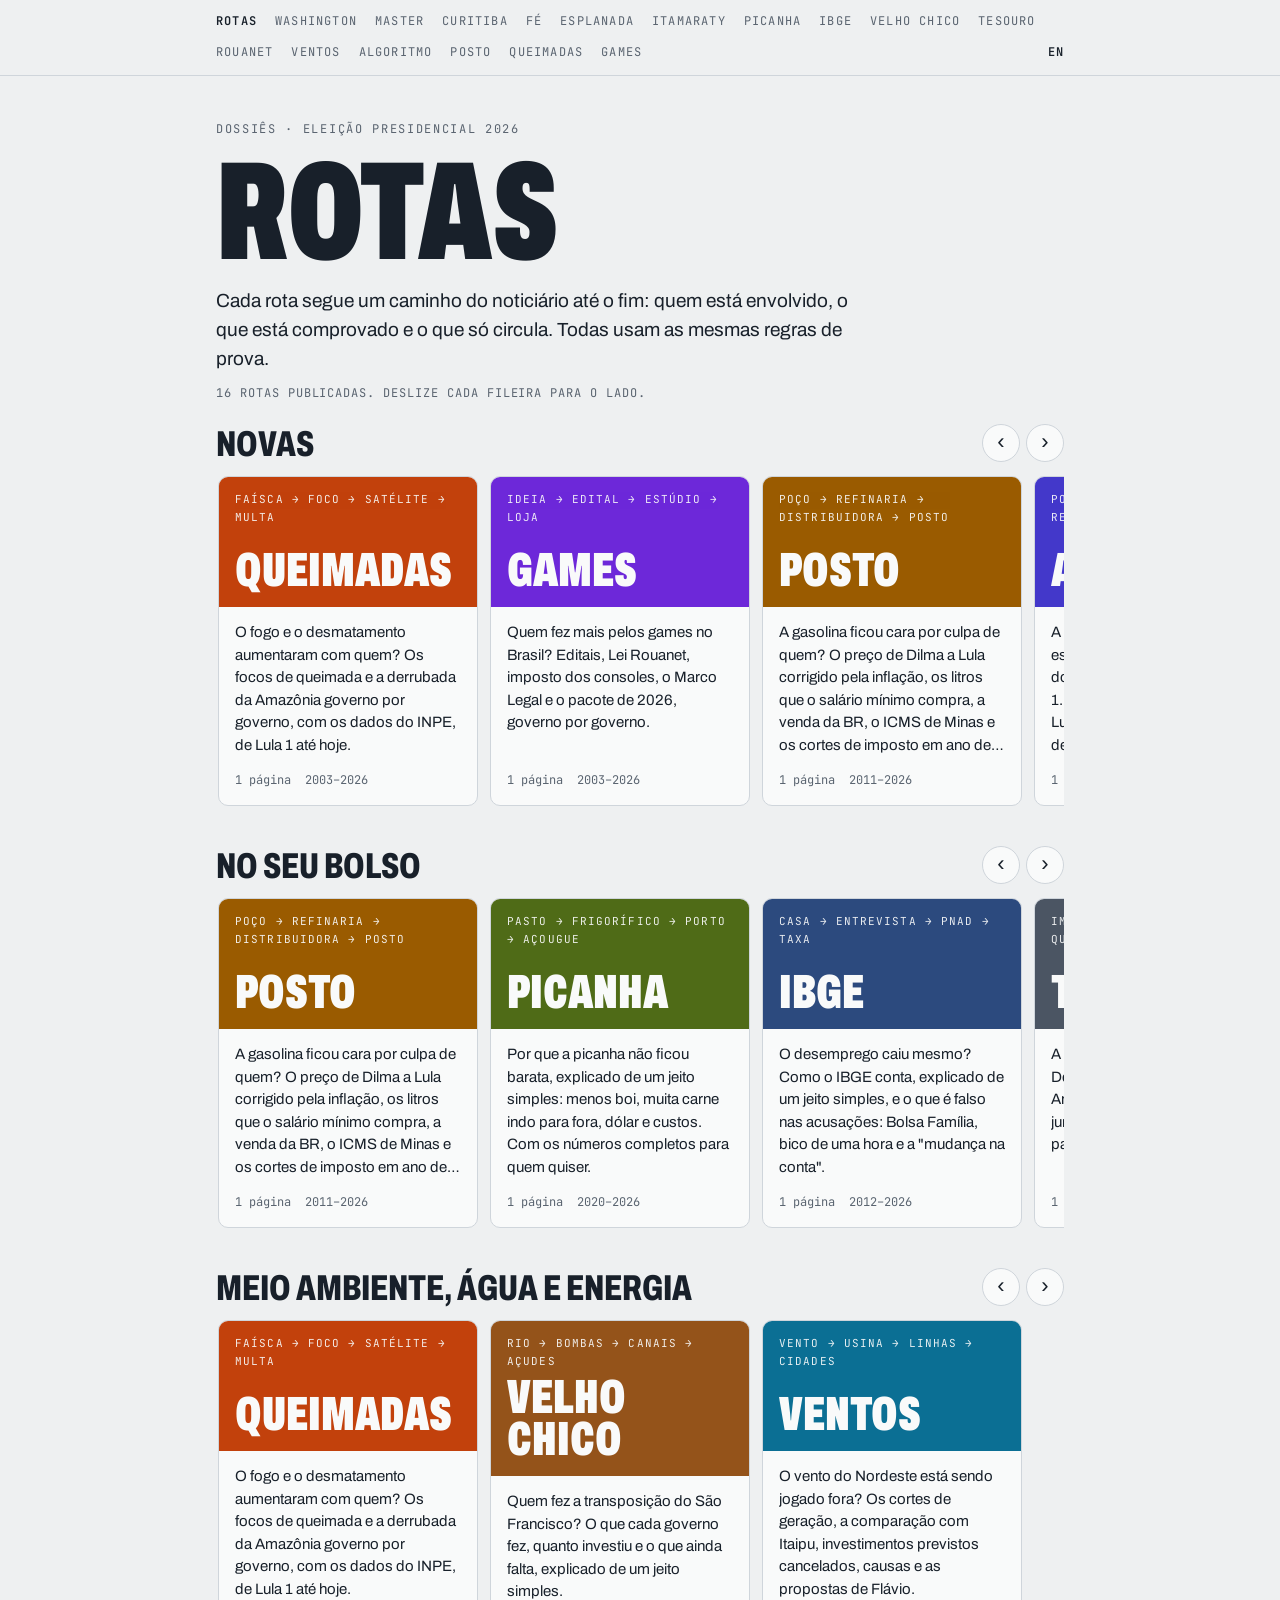
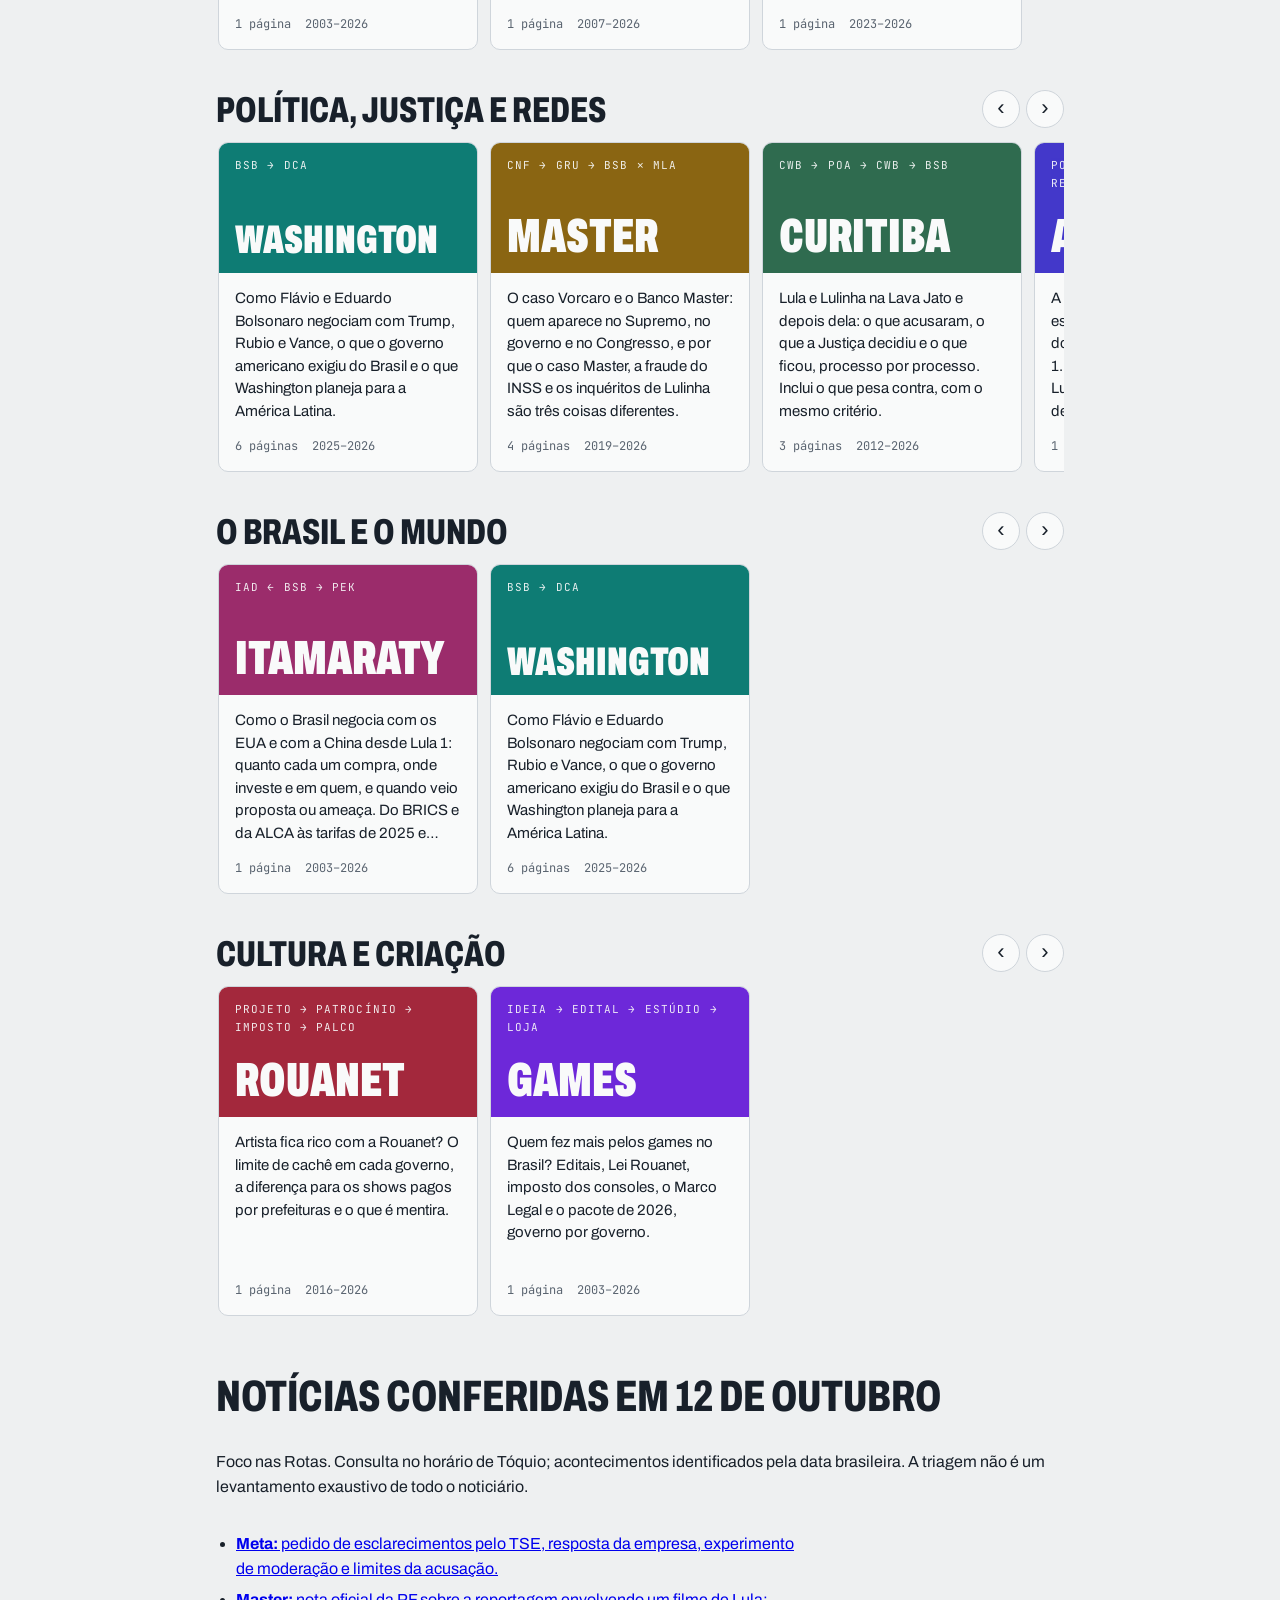
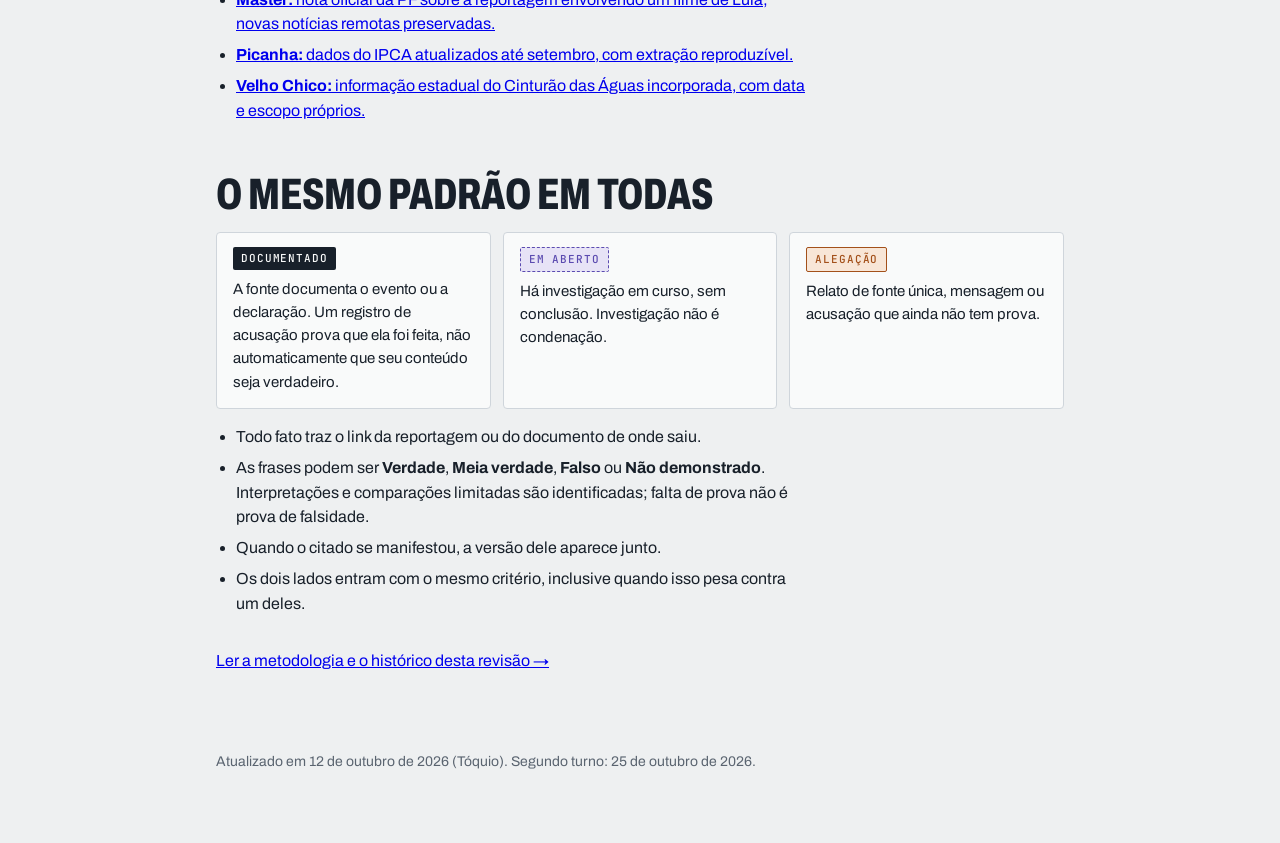
==== index.html @ 1cc54580 "Página inicial em fileiras de cartões e novas rotas Queimadas e Games Inclui a versão em inglês.  Co" ====
<!doctype html>
<html lang="pt-BR"><head><meta charset="utf-8"><meta name="viewport" content="width=device-width, initial-scale=1, viewport-fit=cover">
<title>Rotas</title>
<meta name="description" content="Dossiês sobre a eleição de 2026, cada um seguindo uma rota: Washington, Master, Curitiba, Fé, Esplanada, Itamaraty, Picanha, IBGE, Velho Chico, Tesouro, Rouanet, Ventos, Algoritmo, Posto, Queimadas e Games. Todos com fontes e o mesmo padrão de etiquetas de comprovação.">
<style>:root{color-scheme:light;padding-top:env(safe-area-inset-top,0px);padding-bottom:env(safe-area-inset-bottom,0px)}img{max-width:100%}[hidden]{display:none!important}</style>
<link rel="preconnect" href="https://fonts.googleapis.com">
<link rel="stylesheet" href="https://fonts.googleapis.com/css2?family=Archivo:wdth,wght@62..125,400..900&family=Source+Serif+4:opsz,wght@8..60,400;8..60,600&family=JetBrains+Mono:wght@400;500;600&display=swap">
<style>
/* Layout: shelves of dossier cards, Netflix style. Each card in the dossier's own colour; the same dossier can sit on more than one shelf. Below, the news check and the shared evidence standard. */
:root{
  --bg:#eef0f1; --paper:#f9fafa; --ink:#18202a; --muted:#5a6470; --line:#cfd5db;
  --accent:#18202a;
  --r-washington:#0e7c74; --r-master:#8a6512; --r-curitiba:#2f6b4f; --r-fe:#5b3a8c; --r-esplanada:#a8431e; --r-itamaraty:#9b2c6b; --r-picanha:#4f6b17; --r-ibge:#2c4a7e; --r-velho-chico:#94531a; --r-tesouro:#4b5563; --r-rouanet:#a3283c; --r-ventos:#0b6f94; --r-algoritmo:#4338ca; --r-posto:#9a5b00; --r-queimadas:#c2410c; --r-games:#6d28d9;
  --doc:#18202a; --alleg:#a3501a; --alleg-soft:#f8e6d7; --open:#5b4bb0; --open-soft:#e7e3f6;
  --display:"Archivo","Arial Narrow",Impact,sans-serif;
  --ui:"Archivo",system-ui,-apple-system,"Segoe UI",sans-serif;
  --mono:"JetBrains Mono",ui-monospace,Menlo,Consolas,monospace;
}
@media (prefers-color-scheme:dark){:root:not([data-theme="light"]){
  --bg:#10151b; --paper:#171e26; --ink:#e6eaef; --muted:#9aa5b1; --line:#2a333d; --accent:#e6eaef;
  --r-washington:#4cc3b6; --r-master:#e0b552; --r-curitiba:#6cc79a; --r-fe:#b79be6; --r-esplanada:#e98a5f; --r-itamaraty:#e58ab8; --r-picanha:#a9c95a; --r-ibge:#8fb0e6; --r-velho-chico:#e8a46a; --r-tesouro:#aab3bf; --r-rouanet:#f08f9c; --r-ventos:#5cc4e8; --r-algoritmo:#a5b4fc; --r-posto:#f0b75a; --r-queimadas:#fb923c; --r-games:#c4b5fd;
  --doc:#e6eaef; --alleg:#f0a066; --alleg-soft:#3a2516; --open:#ab9ff0; --open-soft:#29254a; color-scheme:dark}}
:root[data-theme="dark"]{
  --bg:#10151b; --paper:#171e26; --ink:#e6eaef; --muted:#9aa5b1; --line:#2a333d; --accent:#e6eaef;
  --r-washington:#4cc3b6; --r-master:#e0b552; --r-curitiba:#6cc79a; --r-fe:#b79be6; --r-esplanada:#e98a5f; --r-itamaraty:#e58ab8; --r-picanha:#a9c95a; --r-ibge:#8fb0e6; --r-velho-chico:#e8a46a; --r-tesouro:#aab3bf; --r-rouanet:#f08f9c; --r-ventos:#5cc4e8; --r-algoritmo:#a5b4fc; --r-posto:#f0b75a; --r-queimadas:#fb923c; --r-games:#c4b5fd;
  --doc:#e6eaef; --alleg:#f0a066; --alleg-soft:#3a2516; --open:#ab9ff0; --open-soft:#29254a; color-scheme:dark}
*{box-sizing:border-box}
body{margin:0;background:var(--bg);color:var(--ink);font-family:var(--ui);font-size:16px;line-height:1.55}
.wrap{max-width:880px;margin:0 auto;padding-inline:16px}
header{padding-block:44px 10px;display:grid;gap:16px}
.kicker{font-family:var(--mono);font-size:12px;letter-spacing:.14em;text-transform:uppercase;color:var(--muted)}
h1{font-family:var(--display);font-stretch:62%;font-weight:900;font-size:clamp(72px,17vw,140px);line-height:.82;margin:0;text-transform:uppercase}
.lede{font-size:19px;max-width:60ch;margin:0}
h2{font-family:var(--display);font-stretch:70%;font-weight:800;font-size:clamp(30px,6vw,44px);line-height:1;margin:0;text-transform:uppercase}

/* shelves: rows of cards that slide sideways */
.count{margin:0;font-family:var(--mono);font-size:12px;letter-spacing:.08em;text-transform:uppercase;color:var(--muted)}
.shelf{padding-block:22px 4px;display:grid;gap:10px}
.sh-head{display:flex;align-items:end;justify-content:space-between;gap:12px}
.shelf h2{font-size:clamp(26px,5vw,36px)}
.arrows{display:flex;gap:6px}
.ar{width:38px;height:38px;border-radius:50%;border:1px solid var(--line);background:var(--paper);color:var(--ink);font-size:22px;line-height:1;cursor:pointer;display:grid;place-items:center;padding:0 0 3px}
.ar:hover{border-color:var(--ink)}
.ar:focus-visible{outline:3px solid var(--ink);outline-offset:2px}
.row{display:grid;grid-auto-flow:column;grid-auto-columns:min(78%,260px);gap:12px;overflow-x:auto;scroll-snap-type:x mandatory;scroll-padding-inline:2px;padding:4px 2px 14px;scrollbar-width:thin;overscroll-behavior-x:contain}
.card{scroll-snap-align:start;display:grid;grid-template-rows:auto 1fr;background:var(--paper);border:1px solid var(--line);border-radius:10px;overflow:hidden;text-decoration:none;color:var(--ink);min-height:330px;transition:transform .18s,box-shadow .18s}
.card:hover,.card:focus-visible{transform:translateY(-4px);box-shadow:0 10px 22px rgba(0,0,0,.14)}
.card:focus-visible{outline:3px solid var(--c);outline-offset:2px}
.card .band{background:var(--c);color:var(--paper);padding:14px 16px 16px;display:grid;gap:6px;min-height:130px;align-content:space-between}
.card .code{font-family:var(--mono);font-size:11px;letter-spacing:.1em;text-transform:uppercase;opacity:.92}
.card strong{font-family:var(--display);font-stretch:62%;font-weight:900;font-size:48px;line-height:.88;text-transform:uppercase;overflow-wrap:anywhere}
.card .txt{padding:14px 16px 16px;display:grid;gap:10px;align-content:space-between}
.card p{margin:0;font-size:15px;line-height:1.5;color:var(--ink);display:-webkit-box;-webkit-line-clamp:6;-webkit-box-orient:vertical;overflow:hidden}
.card .meta{font-family:var(--mono);font-size:12px;color:var(--muted);display:flex;flex-wrap:wrap;gap:4px 14px}
@media (max-width:640px){.arrows{display:none}}
.card strong.long{font-size:40px}
@media (prefers-reduced-motion:reduce){.card{transition:none}.card:hover{transform:none}}

/* shared standard */
.std{padding-block:40px 8px;display:grid;gap:16px}
.tags{display:grid;grid-template-columns:repeat(auto-fit,minmax(220px,1fr));gap:12px}
.tag{background:var(--paper);border:1px solid var(--line);border-radius:4px;padding:14px 16px;display:grid;gap:8px;align-content:start}
.tag p{margin:0;font-size:15px}
.ev{justify-self:start;font-family:var(--mono);font-size:11px;letter-spacing:.08em;text-transform:uppercase;padding:3px 8px;border-radius:2px;font-weight:500}
.ev.doc{background:var(--doc);color:var(--paper)}
.ev.open{background:var(--open-soft);color:var(--open);border:1px dashed var(--open)}
.ev.alleg{background:var(--alleg-soft);color:var(--alleg);border:1px solid var(--alleg)}
.rules{margin:0;padding-left:20px;display:grid;gap:6px;max-width:66ch}
footer{padding-block:40px 56px;color:var(--muted);font-size:14px}
</style>
</head><body>
<style>/* barra comum das Rotas */.rotas-bar .rb-lang{margin-left:auto;color:var(--accent);font-weight:600}.rotas-bar{border-bottom:1px solid var(--line);background:var(--bg);font-family:var(--mono);font-size:12px;letter-spacing:.1em;text-transform:uppercase}.rotas-bar>div{max-width:880px;margin:0 auto;padding:10px 16px;display:flex;flex-wrap:wrap;align-items:center;gap:6px 18px}.rotas-bar a{color:var(--muted);text-decoration:none;padding-block:2px;border-bottom:2px solid transparent}.rotas-bar a:hover{color:var(--ink)}.rotas-bar a[aria-current]{color:var(--ink);border-bottom-color:var(--accent)}.rotas-bar .rb-home{color:var(--accent);font-weight:600}.rotas-bar a:focus-visible{outline:3px solid var(--accent);outline-offset:2px}</style><nav class="rotas-bar" aria-label="Rotas"><div><a class="rb-home" href="https://fcarvalhodev.github.io/rotas/">Rotas</a><a href="https://fcarvalhodev.github.io/rota-washington/">Washington</a><a href="https://fcarvalhodev.github.io/rota-master/">Master</a><a href="https://fcarvalhodev.github.io/rota-curitiba/">Curitiba</a><a href="https://fcarvalhodev.github.io/rota-da-fe/">Fé</a><a href="https://fcarvalhodev.github.io/rota-esplanada/">Esplanada</a><a href="https://fcarvalhodev.github.io/rota-itamaraty/">Itamaraty</a><a href="https://fcarvalhodev.github.io/rota-da-picanha/">Picanha</a><a href="https://fcarvalhodev.github.io/rota-do-ibge/">IBGE</a><a href="https://fcarvalhodev.github.io/rota-velho-chico/">Velho Chico</a><a href="https://fcarvalhodev.github.io/rota-do-tesouro/">Tesouro</a><a href="https://fcarvalhodev.github.io/rota-rouanet/">Rouanet</a><a href="https://fcarvalhodev.github.io/rota-dos-ventos/">Ventos</a><a href="https://fcarvalhodev.github.io/rota-do-algoritmo/">Algoritmo</a><a href="https://fcarvalhodev.github.io/rota-do-posto/">Posto</a><a href="https://fcarvalhodev.github.io/rota-das-queimadas/">Queimadas</a><a href="https://fcarvalhodev.github.io/rota-dos-games/">Games</a><a class="rb-lang" href="en/" hreflang="en" lang="en">EN</a></div></nav>


<header class="wrap">
  <div class="kicker">Dossiês · Eleição presidencial 2026</div>
  <h1>Rotas</h1>
  <p class="lede">Cada rota segue um caminho do noticiário até o fim: quem está envolvido, o que está comprovado e o que só circula. Todas usam as mesmas regras de prova.</p>
</header>

<main class="wrap">
  <p class="count">16 rotas publicadas. Deslize cada fileira para o lado.</p>
  <section class="shelf" aria-labelledby="sh-novas">
    <div class="sh-head"><h2 id="sh-novas">Novas</h2><span class="arrows"><button type="button" class="ar" data-d="-1" aria-label="Voltar">‹</button><button type="button" class="ar" data-d="1" aria-label="Avançar">›</button></span></div>
    <div class="row" role="list">
      <a class="card" style="--c:var(--r-queimadas)" href="https://fcarvalhodev.github.io/rota-das-queimadas/"><span class="band"><span class="code">Faísca → foco → satélite → multa</span><strong>Queimadas</strong></span><span class="txt"><p>O fogo e o desmatamento aumentaram com quem? Os focos de queimada e a derrubada da Amazônia governo por governo, com os dados do INPE, de Lula 1 até hoje.</p><span class="meta"><span>1 página</span><span>2003–2026</span></span></span></a>
      <a class="card" style="--c:var(--r-games)" href="https://fcarvalhodev.github.io/rota-dos-games/"><span class="band"><span class="code">Ideia → edital → estúdio → loja</span><strong>Games</strong></span><span class="txt"><p>Quem fez mais pelos games no Brasil? Editais, Lei Rouanet, imposto dos consoles, o Marco Legal e o pacote de 2026, governo por governo.</p><span class="meta"><span>1 página</span><span>2003–2026</span></span></span></a>
      <a class="card" style="--c:var(--r-posto)" href="https://fcarvalhodev.github.io/rota-do-posto/"><span class="band"><span class="code">Poço → refinaria → distribuidora → posto</span><strong>Posto</strong></span><span class="txt"><p>A gasolina ficou cara por culpa de quem? O preço de Dilma a Lula corrigido pela inflação, os litros que o salário mínimo compra, a venda da BR, o ICMS de Minas e os cortes de imposto em ano de eleição.</p><span class="meta"><span>1 página</span><span>2011–2026</span></span></span></a>
      <a class="card" style="--c:var(--r-algoritmo)" href="https://fcarvalhodev.github.io/rota-do-algoritmo/"><span class="band"><span class="code">Post → regra → bloqueio → recurso</span><strong>Algoritmo</strong></span><span class="txt"><p>A Meta derruba mais contas da esquerda? O de-para entre os dois lados: contas banidas, os 1.121 relatos de apoiadores de Lula, o engajamento fora da curva de Nikolas Ferreira e os dados que o TSE pediu.</p><span class="meta"><span>1 página</span><span>2020–2026</span></span></span></a>
    </div>
  </section>
  <section class="shelf" aria-labelledby="sh-bolso">
    <div class="sh-head"><h2 id="sh-bolso">No seu bolso</h2><span class="arrows"><button type="button" class="ar" data-d="-1" aria-label="Voltar">‹</button><button type="button" class="ar" data-d="1" aria-label="Avançar">›</button></span></div>
    <div class="row" role="list">
      <a class="card" style="--c:var(--r-posto)" href="https://fcarvalhodev.github.io/rota-do-posto/"><span class="band"><span class="code">Poço → refinaria → distribuidora → posto</span><strong>Posto</strong></span><span class="txt"><p>A gasolina ficou cara por culpa de quem? O preço de Dilma a Lula corrigido pela inflação, os litros que o salário mínimo compra, a venda da BR, o ICMS de Minas e os cortes de imposto em ano de eleição.</p><span class="meta"><span>1 página</span><span>2011–2026</span></span></span></a>
      <a class="card" style="--c:var(--r-picanha)" href="https://fcarvalhodev.github.io/rota-da-picanha/"><span class="band"><span class="code">Pasto → frigorífico → porto → açougue</span><strong>Picanha</strong></span><span class="txt"><p>Por que a picanha não ficou barata, explicado de um jeito simples: menos boi, muita carne indo para fora, dólar e custos. Com os números completos para quem quiser.</p><span class="meta"><span>1 página</span><span>2020–2026</span></span></span></a>
      <a class="card" style="--c:var(--r-ibge)" href="https://fcarvalhodev.github.io/rota-do-ibge/"><span class="band"><span class="code">Casa → entrevista → PNAD → taxa</span><strong>IBGE</strong></span><span class="txt"><p>O desemprego caiu mesmo? Como o IBGE conta, explicado de um jeito simples, e o que é falso nas acusações: Bolsa Família, bico de uma hora e a "mudança na conta".</p><span class="meta"><span>1 página</span><span>2012–2026</span></span></span></a>
      <a class="card" style="--c:var(--r-tesouro)" href="https://fcarvalhodev.github.io/rota-do-tesouro/"><span class="band"><span class="code">Imposto → título → juros → quem recebe</span><strong>Tesouro</strong></span><span class="txt"><p>A dívida do Brasil é um perigo? Dever em reais ou em dólar, com Argentina e EUA de exemplo, os juros de R$ 1,18 trilhão, quem paga e quem recebe.</p><span class="meta"><span>1 página</span><span>2013–2026</span></span></span></a>
      <a class="card" style="--c:var(--r-esplanada)" href="https://fcarvalhodev.github.io/rota-esplanada/"><span class="band"><span class="code">1988 → 2003 → 2026</span><strong>Esplanada</strong></span><span class="txt"><p>Programas e benefícios federais desde a redemocratização: quem criou, quem ampliou e quem só trocou o nome. Bolsa Família, SUS, FIES, Pix, Auxílio Emergencial e mais, com o mesmo critério para todos os governos.</p><span class="meta"><span>1 página</span><span>1985–2026</span></span></span></a>
    </div>
  </section>
  <section class="shelf" aria-labelledby="sh-ambiente">
    <div class="sh-head"><h2 id="sh-ambiente">Meio ambiente, água e energia</h2><span class="arrows"><button type="button" class="ar" data-d="-1" aria-label="Voltar">‹</button><button type="button" class="ar" data-d="1" aria-label="Avançar">›</button></span></div>
    <div class="row" role="list">
      <a class="card" style="--c:var(--r-queimadas)" href="https://fcarvalhodev.github.io/rota-das-queimadas/"><span class="band"><span class="code">Faísca → foco → satélite → multa</span><strong>Queimadas</strong></span><span class="txt"><p>O fogo e o desmatamento aumentaram com quem? Os focos de queimada e a derrubada da Amazônia governo por governo, com os dados do INPE, de Lula 1 até hoje.</p><span class="meta"><span>1 página</span><span>2003–2026</span></span></span></a>
      <a class="card" style="--c:var(--r-velho-chico)" href="https://fcarvalhodev.github.io/rota-velho-chico/"><span class="band"><span class="code">Rio → bombas → canais → açudes</span><strong>Velho Chico</strong></span><span class="txt"><p>Quem fez a transposição do São Francisco? O que cada governo fez, quanto investiu e o que ainda falta, explicado de um jeito simples.</p><span class="meta"><span>1 página</span><span>2007–2026</span></span></span></a>
      <a class="card" style="--c:var(--r-ventos)" href="https://fcarvalhodev.github.io/rota-dos-ventos/"><span class="band"><span class="code">Vento → usina → linhas → cidades</span><strong>Ventos</strong></span><span class="txt"><p>O vento do Nordeste está sendo jogado fora? Os cortes de geração, a comparação com Itaipu, investimentos previstos cancelados, causas e as propostas de Flávio.</p><span class="meta"><span>1 página</span><span>2023–2026</span></span></span></a>
    </div>
  </section>
  <section class="shelf" aria-labelledby="sh-politica">
    <div class="sh-head"><h2 id="sh-politica">Política, Justiça e redes</h2><span class="arrows"><button type="button" class="ar" data-d="-1" aria-label="Voltar">‹</button><button type="button" class="ar" data-d="1" aria-label="Avançar">›</button></span></div>
    <div class="row" role="list">
      <a class="card" style="--c:var(--r-washington)" href="https://fcarvalhodev.github.io/rota-washington/"><span class="band"><span class="code">BSB → DCA</span><strong class="long">Washington</strong></span><span class="txt"><p>Como Flávio e Eduardo Bolsonaro negociam com Trump, Rubio e Vance, o que o governo americano exigiu do Brasil e o que Washington planeja para a América Latina.</p><span class="meta"><span>6 páginas</span><span>2025–2026</span></span></span></a>
      <a class="card" style="--c:var(--r-master)" href="https://fcarvalhodev.github.io/rota-master/"><span class="band"><span class="code">CNF → GRU → BSB ✕ MLA</span><strong>Master</strong></span><span class="txt"><p>O caso Vorcaro e o Banco Master: quem aparece no Supremo, no governo e no Congresso, e por que o caso Master, a fraude do INSS e os inquéritos de Lulinha são três coisas diferentes.</p><span class="meta"><span>4 páginas</span><span>2019–2026</span></span></span></a>
      <a class="card" style="--c:var(--r-curitiba)" href="https://fcarvalhodev.github.io/rota-curitiba/"><span class="band"><span class="code">CWB → POA → CWB → BSB</span><strong>Curitiba</strong></span><span class="txt"><p>Lula e Lulinha na Lava Jato e depois dela: o que acusaram, o que a Justiça decidiu e o que ficou, processo por processo. Inclui o que pesa contra, com o mesmo critério.</p><span class="meta"><span>3 páginas</span><span>2012–2026</span></span></span></a>
      <a class="card" style="--c:var(--r-algoritmo)" href="https://fcarvalhodev.github.io/rota-do-algoritmo/"><span class="band"><span class="code">Post → regra → bloqueio → recurso</span><strong>Algoritmo</strong></span><span class="txt"><p>A Meta derruba mais contas da esquerda? O de-para entre os dois lados: contas banidas, os 1.121 relatos de apoiadores de Lula, o engajamento fora da curva de Nikolas Ferreira e os dados que o TSE pediu.</p><span class="meta"><span>1 página</span><span>2020–2026</span></span></span></a>
      <a class="card" style="--c:var(--r-fe)" href="https://fcarvalhodev.github.io/rota-da-fe/"><span class="band"><span class="code">FCO → MDE → DCA → BSB → CNF</span><strong>Fé</strong></span><span class="txt"><p>Como a religião entra na política brasileira, pelos dois lados, e onde a lei põe o limite: da Teologia da Libertação à bancada evangélica e à Lagoinha.</p><span class="meta"><span>1 página</span><span>1962–2026</span></span></span></a>
    </div>
  </section>
  <section class="shelf" aria-labelledby="sh-mundo">
    <div class="sh-head"><h2 id="sh-mundo">O Brasil e o mundo</h2><span class="arrows"><button type="button" class="ar" data-d="-1" aria-label="Voltar">‹</button><button type="button" class="ar" data-d="1" aria-label="Avançar">›</button></span></div>
    <div class="row" role="list">
      <a class="card" style="--c:var(--r-itamaraty)" href="https://fcarvalhodev.github.io/rota-itamaraty/"><span class="band"><span class="code">IAD ← BSB → PEK</span><strong>Itamaraty</strong></span><span class="txt"><p>Como o Brasil negocia com os EUA e com a China desde Lula 1: quanto cada um compra, onde investe e em quem, e quando veio proposta ou ameaça. Do BRICS e da ALCA às tarifas de 2025 e 2026.</p><span class="meta"><span>1 página</span><span>2003–2026</span></span></span></a>
      <a class="card" style="--c:var(--r-washington)" href="https://fcarvalhodev.github.io/rota-washington/"><span class="band"><span class="code">BSB → DCA</span><strong class="long">Washington</strong></span><span class="txt"><p>Como Flávio e Eduardo Bolsonaro negociam com Trump, Rubio e Vance, o que o governo americano exigiu do Brasil e o que Washington planeja para a América Latina.</p><span class="meta"><span>6 páginas</span><span>2025–2026</span></span></span></a>
    </div>
  </section>
  <section class="shelf" aria-labelledby="sh-cultura">
    <div class="sh-head"><h2 id="sh-cultura">Cultura e criação</h2><span class="arrows"><button type="button" class="ar" data-d="-1" aria-label="Voltar">‹</button><button type="button" class="ar" data-d="1" aria-label="Avançar">›</button></span></div>
    <div class="row" role="list">
      <a class="card" style="--c:var(--r-rouanet)" href="https://fcarvalhodev.github.io/rota-rouanet/"><span class="band"><span class="code">Projeto → patrocínio → imposto → palco</span><strong>Rouanet</strong></span><span class="txt"><p>Artista fica rico com a Rouanet? O limite de cachê em cada governo, a diferença para os shows pagos por prefeituras e o que é mentira.</p><span class="meta"><span>1 página</span><span>2016–2026</span></span></span></a>
      <a class="card" style="--c:var(--r-games)" href="https://fcarvalhodev.github.io/rota-dos-games/"><span class="band"><span class="code">Ideia → edital → estúdio → loja</span><strong>Games</strong></span><span class="txt"><p>Quem fez mais pelos games no Brasil? Editais, Lei Rouanet, imposto dos consoles, o Marco Legal e o pacote de 2026, governo por governo.</p><span class="meta"><span>1 página</span><span>2003–2026</span></span></span></a>
    </div>
  </section>

<section class="std" aria-labelledby="h-noticias-outubro"><h2 id="h-noticias-outubro">Notícias conferidas em 12 de outubro</h2>
<p>Foco nas Rotas. Consulta no horário de Tóquio; acontecimentos identificados pela data brasileira. A triagem não é um levantamento exaustivo de todo o noticiário.</p>
<ul class="rules"><li><a href="https://fcarvalhodev.github.io/rota-washington/bigtechs.html#meta-2026"><b>Meta:</b> pedido de esclarecimentos pelo TSE, resposta da empresa, experimento de moderação e limites da acusação.</a></li>
<li><a href="https://fcarvalhodev.github.io/rota-master/"><b>Master:</b> nota oficial da PF sobre a reportagem envolvendo um filme de Lula; novas notícias remotas preservadas.</a></li>
<li><a href="https://fcarvalhodev.github.io/rota-da-picanha/#h-ipca-setembro"><b>Picanha:</b> dados do IPCA atualizados até setembro, com extração reproduzível.</a></li>
<li><a href="https://fcarvalhodev.github.io/rota-velho-chico/#h-cac-outubro"><b>Velho Chico:</b> informação estadual do Cinturão das Águas incorporada, com data e escopo próprios.</a></li></ul></section>

  <section class="std" aria-labelledby="h-std">
    <h2 id="h-std">O mesmo padrão em todas</h2>
    <div class="tags">
      <div class="tag"><span class="ev doc">Documentado</span><p>A fonte documenta o evento ou a declaração. Um registro de acusação prova que ela foi feita, não automaticamente que seu conteúdo seja verdadeiro.</p></div>
      <div class="tag"><span class="ev open">Em aberto</span><p>Há investigação em curso, sem conclusão. Investigação não é condenação.</p></div>
      <div class="tag"><span class="ev alleg">Alegação</span><p>Relato de fonte única, mensagem ou acusação que ainda não tem prova.</p></div>
    </div>
    <ul class="rules">
      <li>Todo fato traz o link da reportagem ou do documento de onde saiu.</li>
      <li>As frases podem ser <b>Verdade</b>, <b>Meia verdade</b>, <b>Falso</b> ou <b>Não demonstrado</b>. Interpretações e comparações limitadas são identificadas; falta de prova não é prova de falsidade.</li>
      <li>Quando o citado se manifestou, a versão dele aparece junto.</li>
      <li>Os dois lados entram com o mesmo critério, inclusive quando isso pesa contra um deles.</li>
    </ul>
    <p><a href="metodologia.html">Ler a metodologia e o histórico desta revisão →</a></p>
  </section>

  <footer><p>Atualizado em 12 de outubro de 2026 (Tóquio). Segundo turno: 25 de outubro de 2026.</p></footer>
</main>
<script>
document.querySelectorAll('.shelf').forEach(sh=>{const row=sh.querySelector('.row');sh.querySelectorAll('.ar').forEach(b=>b.addEventListener('click',()=>{row.scrollBy({left:(+b.dataset.d)*row.clientWidth*.9,behavior:matchMedia('(prefers-reduced-motion: reduce)').matches?'auto':'smooth'})}))});
</script>
</body></html>
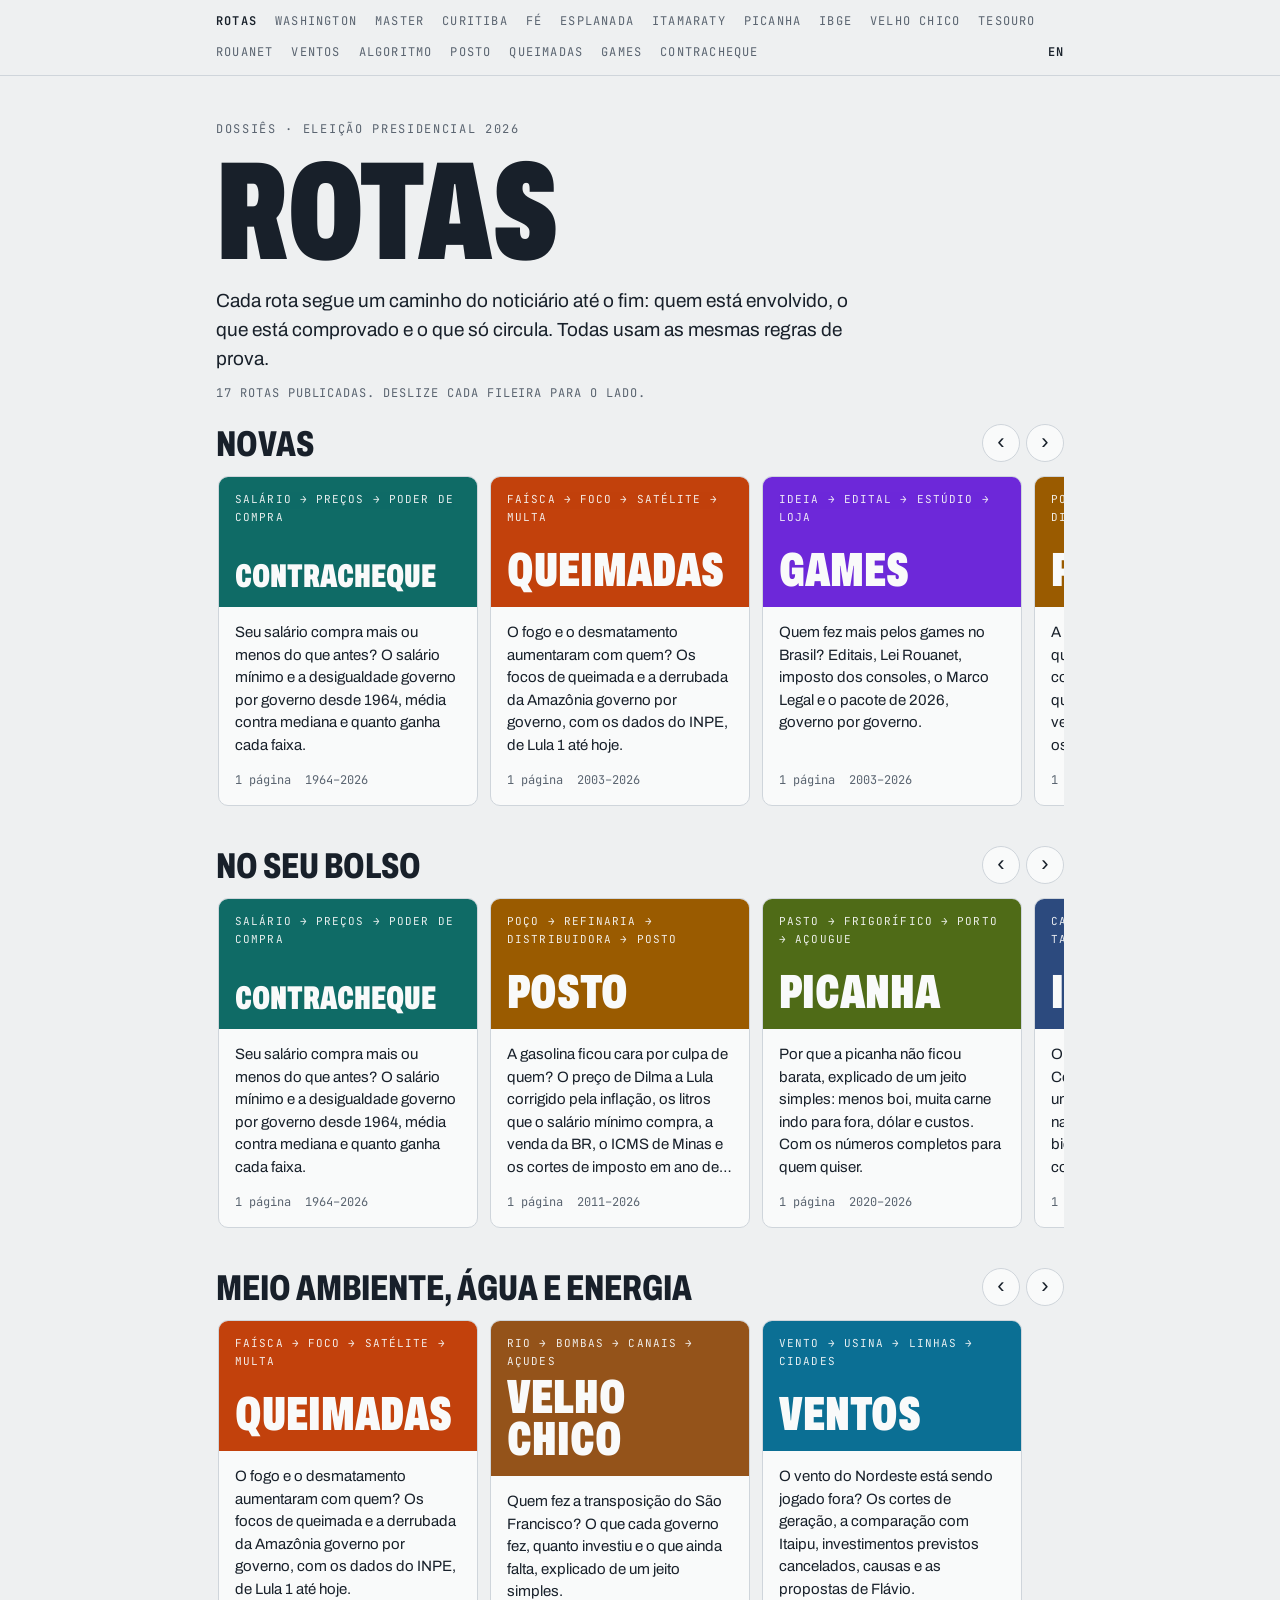
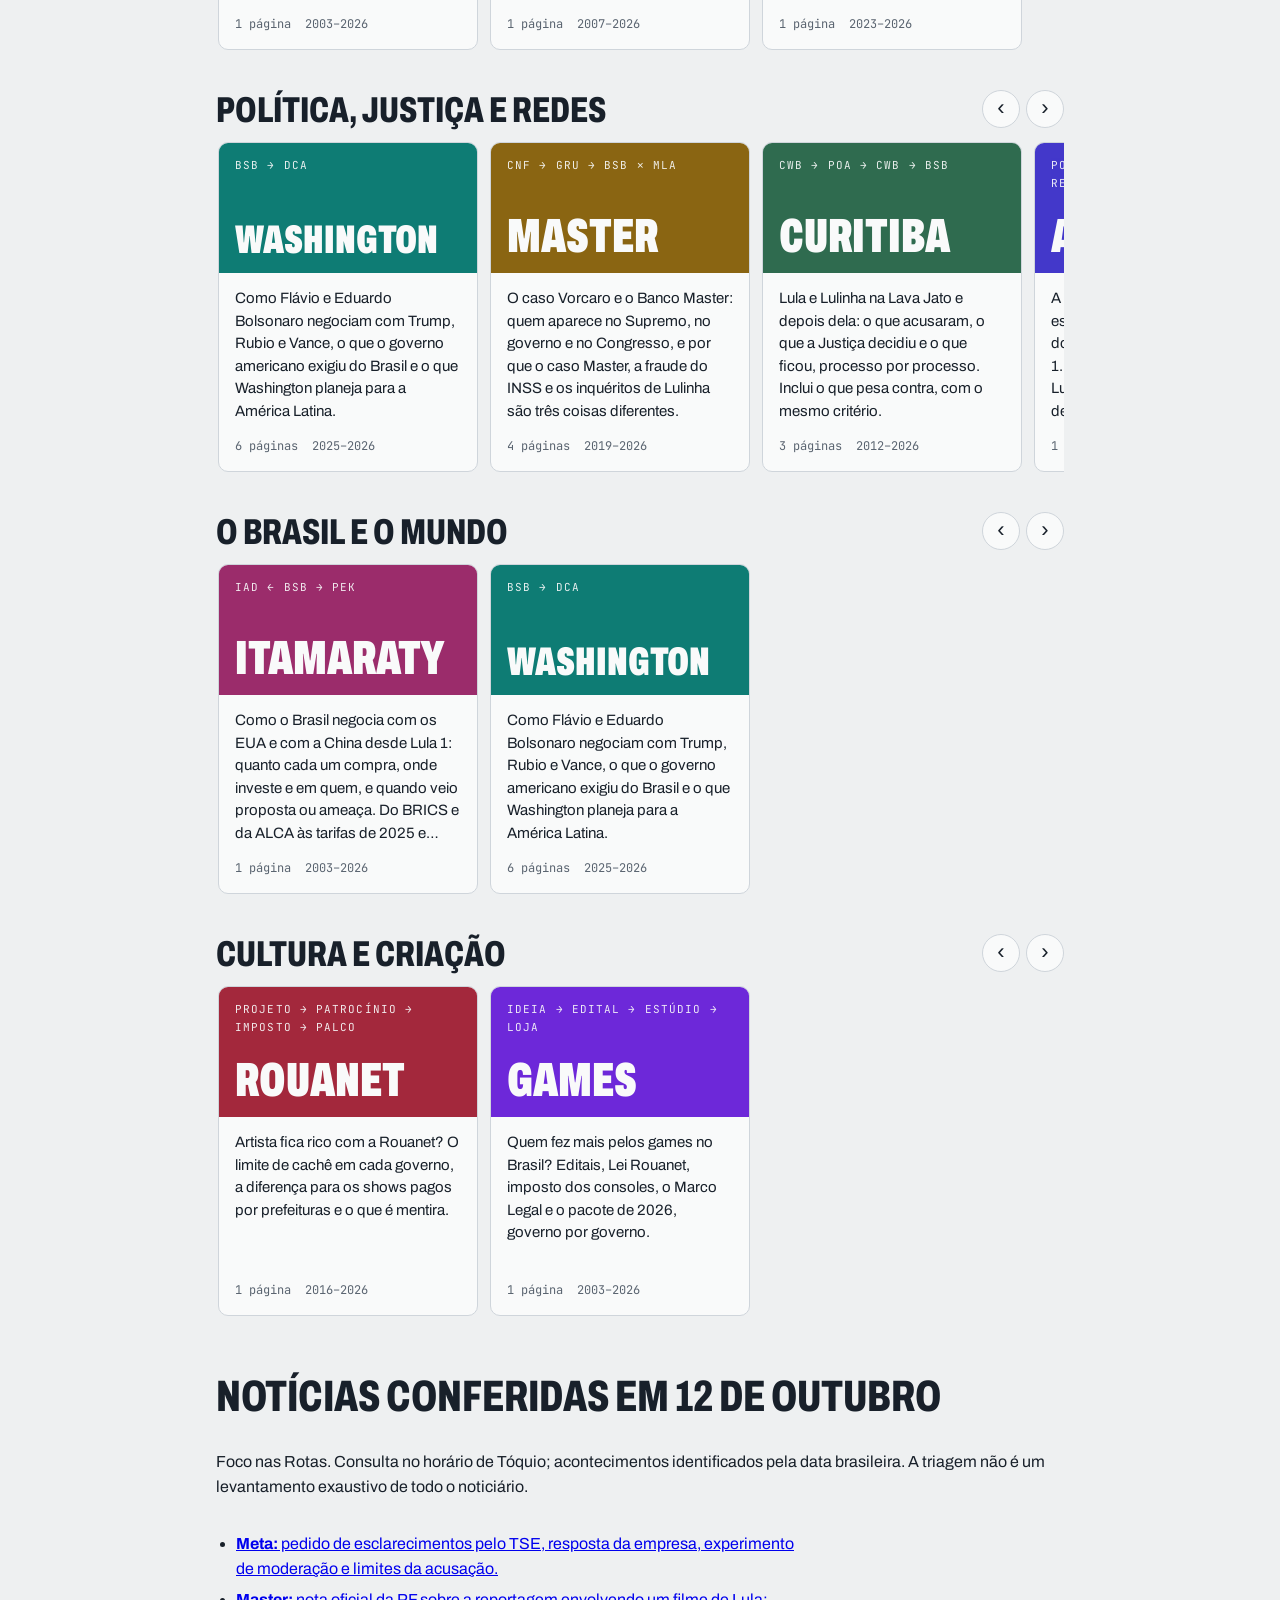
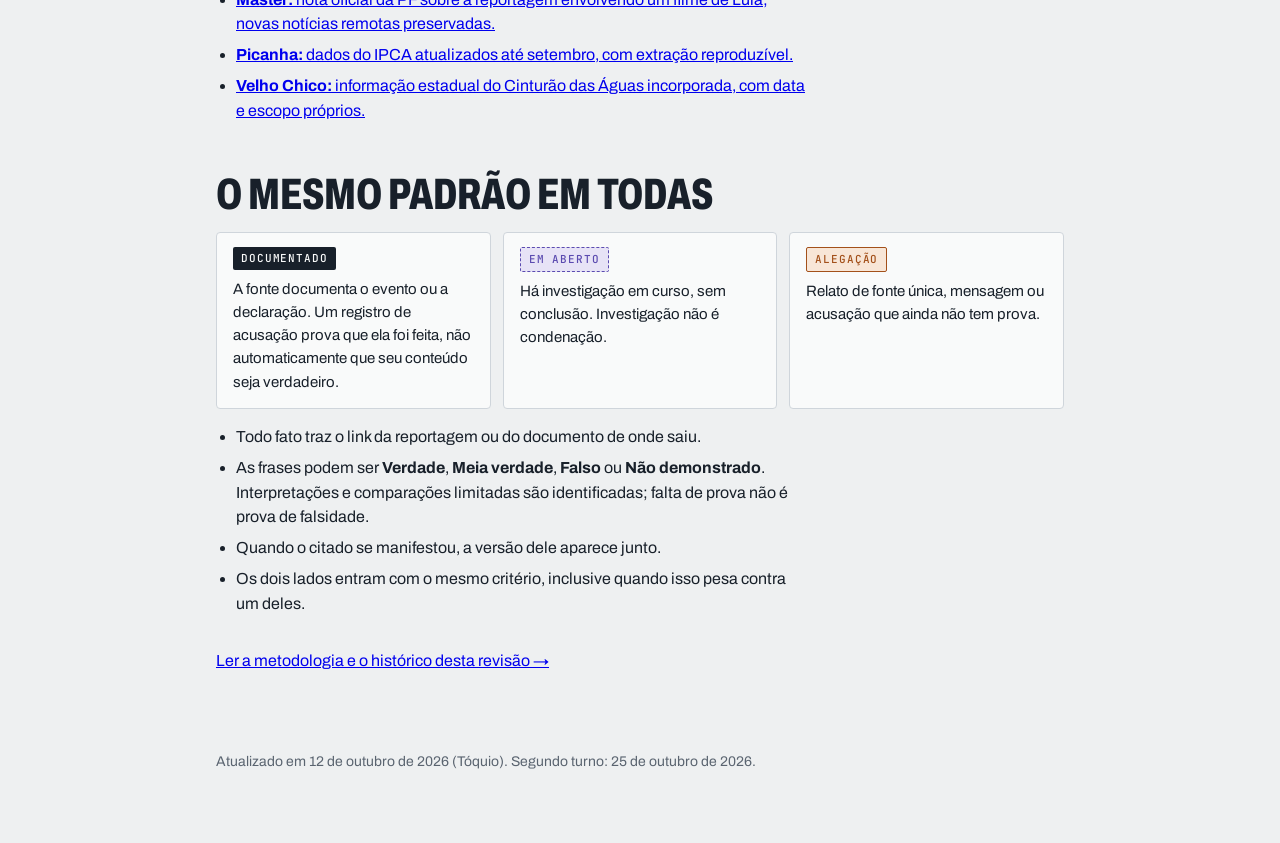
==== commit 7ceeafb3: "Adiciona a Rota do Contracheque à página inicial e ao menu Co-Authored-By: Claude Opus 5.5 <noreply@" ====
--- a/index.html
+++ b/index.html
@@ -1,7 +1,7 @@
 <!doctype html>
 <html lang="pt-BR"><head><meta charset="utf-8"><meta name="viewport" content="width=device-width, initial-scale=1, viewport-fit=cover">
 <title>Rotas</title>
-<meta name="description" content="Dossiês sobre a eleição de 2026, cada um seguindo uma rota: Washington, Master, Curitiba, Fé, Esplanada, Itamaraty, Picanha, IBGE, Velho Chico, Tesouro, Rouanet, Ventos, Algoritmo, Posto, Queimadas e Games. Todos com fontes e o mesmo padrão de etiquetas de comprovação.">
+<meta name="description" content="Dossiês sobre a eleição de 2026, cada um seguindo uma rota: Washington, Master, Curitiba, Fé, Esplanada, Itamaraty, Picanha, IBGE, Velho Chico, Tesouro, Rouanet, Ventos, Algoritmo, Posto, Queimadas, Games e Contracheque. Todos com fontes e o mesmo padrão de etiquetas de comprovação.">
 <style>:root{color-scheme:light;padding-top:env(safe-area-inset-top,0px);padding-bottom:env(safe-area-inset-bottom,0px)}img{max-width:100%}[hidden]{display:none!important}</style>
 <link rel="preconnect" href="https://fonts.googleapis.com">
 <link rel="stylesheet" href="https://fonts.googleapis.com/css2?family=Archivo:wdth,wght@62..125,400..900&family=Source+Serif+4:opsz,wght@8..60,400;8..60,600&family=JetBrains+Mono:wght@400;500;600&display=swap">
@@ -10,7 +10,7 @@
 :root{
   --bg:#eef0f1; --paper:#f9fafa; --ink:#18202a; --muted:#5a6470; --line:#cfd5db;
   --accent:#18202a;
-  --r-washington:#0e7c74; --r-master:#8a6512; --r-curitiba:#2f6b4f; --r-fe:#5b3a8c; --r-esplanada:#a8431e; --r-itamaraty:#9b2c6b; --r-picanha:#4f6b17; --r-ibge:#2c4a7e; --r-velho-chico:#94531a; --r-tesouro:#4b5563; --r-rouanet:#a3283c; --r-ventos:#0b6f94; --r-algoritmo:#4338ca; --r-posto:#9a5b00; --r-queimadas:#c2410c; --r-games:#6d28d9;
+  --r-washington:#0e7c74; --r-master:#8a6512; --r-curitiba:#2f6b4f; --r-fe:#5b3a8c; --r-esplanada:#a8431e; --r-itamaraty:#9b2c6b; --r-picanha:#4f6b17; --r-ibge:#2c4a7e; --r-velho-chico:#94531a; --r-tesouro:#4b5563; --r-rouanet:#a3283c; --r-ventos:#0b6f94; --r-algoritmo:#4338ca; --r-posto:#9a5b00; --r-queimadas:#c2410c; --r-games:#6d28d9; --r-contracheque:#0f6b66;
   --doc:#18202a; --alleg:#a3501a; --alleg-soft:#f8e6d7; --open:#5b4bb0; --open-soft:#e7e3f6;
   --display:"Archivo","Arial Narrow",Impact,sans-serif;
   --ui:"Archivo",system-ui,-apple-system,"Segoe UI",sans-serif;
@@ -18,11 +18,11 @@
 }
 @media (prefers-color-scheme:dark){:root:not([data-theme="light"]){
   --bg:#10151b; --paper:#171e26; --ink:#e6eaef; --muted:#9aa5b1; --line:#2a333d; --accent:#e6eaef;
-  --r-washington:#4cc3b6; --r-master:#e0b552; --r-curitiba:#6cc79a; --r-fe:#b79be6; --r-esplanada:#e98a5f; --r-itamaraty:#e58ab8; --r-picanha:#a9c95a; --r-ibge:#8fb0e6; --r-velho-chico:#e8a46a; --r-tesouro:#aab3bf; --r-rouanet:#f08f9c; --r-ventos:#5cc4e8; --r-algoritmo:#a5b4fc; --r-posto:#f0b75a; --r-queimadas:#fb923c; --r-games:#c4b5fd;
+  --r-washington:#4cc3b6; --r-master:#e0b552; --r-curitiba:#6cc79a; --r-fe:#b79be6; --r-esplanada:#e98a5f; --r-itamaraty:#e58ab8; --r-picanha:#a9c95a; --r-ibge:#8fb0e6; --r-velho-chico:#e8a46a; --r-tesouro:#aab3bf; --r-rouanet:#f08f9c; --r-ventos:#5cc4e8; --r-algoritmo:#a5b4fc; --r-posto:#f0b75a; --r-queimadas:#fb923c; --r-games:#c4b5fd; --r-contracheque:#5fd0c8;
   --doc:#e6eaef; --alleg:#f0a066; --alleg-soft:#3a2516; --open:#ab9ff0; --open-soft:#29254a; color-scheme:dark}}
 :root[data-theme="dark"]{
   --bg:#10151b; --paper:#171e26; --ink:#e6eaef; --muted:#9aa5b1; --line:#2a333d; --accent:#e6eaef;
-  --r-washington:#4cc3b6; --r-master:#e0b552; --r-curitiba:#6cc79a; --r-fe:#b79be6; --r-esplanada:#e98a5f; --r-itamaraty:#e58ab8; --r-picanha:#a9c95a; --r-ibge:#8fb0e6; --r-velho-chico:#e8a46a; --r-tesouro:#aab3bf; --r-rouanet:#f08f9c; --r-ventos:#5cc4e8; --r-algoritmo:#a5b4fc; --r-posto:#f0b75a; --r-queimadas:#fb923c; --r-games:#c4b5fd;
+  --r-washington:#4cc3b6; --r-master:#e0b552; --r-curitiba:#6cc79a; --r-fe:#b79be6; --r-esplanada:#e98a5f; --r-itamaraty:#e58ab8; --r-picanha:#a9c95a; --r-ibge:#8fb0e6; --r-velho-chico:#e8a46a; --r-tesouro:#aab3bf; --r-rouanet:#f08f9c; --r-ventos:#5cc4e8; --r-algoritmo:#a5b4fc; --r-posto:#f0b75a; --r-queimadas:#fb923c; --r-games:#c4b5fd; --r-contracheque:#5fd0c8;
   --doc:#e6eaef; --alleg:#f0a066; --alleg-soft:#3a2516; --open:#ab9ff0; --open-soft:#29254a; color-scheme:dark}
 *{box-sizing:border-box}
 body{margin:0;background:var(--bg);color:var(--ink);font-family:var(--ui);font-size:16px;line-height:1.55}
@@ -69,7 +69,7 @@
 footer{padding-block:40px 56px;color:var(--muted);font-size:14px}
 </style>
 </head><body>
-<style>/* barra comum das Rotas */.rotas-bar .rb-lang{margin-left:auto;color:var(--accent);font-weight:600}.rotas-bar{border-bottom:1px solid var(--line);background:var(--bg);font-family:var(--mono);font-size:12px;letter-spacing:.1em;text-transform:uppercase}.rotas-bar>div{max-width:880px;margin:0 auto;padding:10px 16px;display:flex;flex-wrap:wrap;align-items:center;gap:6px 18px}.rotas-bar a{color:var(--muted);text-decoration:none;padding-block:2px;border-bottom:2px solid transparent}.rotas-bar a:hover{color:var(--ink)}.rotas-bar a[aria-current]{color:var(--ink);border-bottom-color:var(--accent)}.rotas-bar .rb-home{color:var(--accent);font-weight:600}.rotas-bar a:focus-visible{outline:3px solid var(--accent);outline-offset:2px}</style><nav class="rotas-bar" aria-label="Rotas"><div><a class="rb-home" href="https://fcarvalhodev.github.io/rotas/">Rotas</a><a href="https://fcarvalhodev.github.io/rota-washington/">Washington</a><a href="https://fcarvalhodev.github.io/rota-master/">Master</a><a href="https://fcarvalhodev.github.io/rota-curitiba/">Curitiba</a><a href="https://fcarvalhodev.github.io/rota-da-fe/">Fé</a><a href="https://fcarvalhodev.github.io/rota-esplanada/">Esplanada</a><a href="https://fcarvalhodev.github.io/rota-itamaraty/">Itamaraty</a><a href="https://fcarvalhodev.github.io/rota-da-picanha/">Picanha</a><a href="https://fcarvalhodev.github.io/rota-do-ibge/">IBGE</a><a href="https://fcarvalhodev.github.io/rota-velho-chico/">Velho Chico</a><a href="https://fcarvalhodev.github.io/rota-do-tesouro/">Tesouro</a><a href="https://fcarvalhodev.github.io/rota-rouanet/">Rouanet</a><a href="https://fcarvalhodev.github.io/rota-dos-ventos/">Ventos</a><a href="https://fcarvalhodev.github.io/rota-do-algoritmo/">Algoritmo</a><a href="https://fcarvalhodev.github.io/rota-do-posto/">Posto</a><a href="https://fcarvalhodev.github.io/rota-das-queimadas/">Queimadas</a><a href="https://fcarvalhodev.github.io/rota-dos-games/">Games</a><a class="rb-lang" href="en/" hreflang="en" lang="en">EN</a></div></nav>
+<style>/* barra comum das Rotas */.rotas-bar .rb-lang{margin-left:auto;color:var(--accent);font-weight:600}.rotas-bar{border-bottom:1px solid var(--line);background:var(--bg);font-family:var(--mono);font-size:12px;letter-spacing:.1em;text-transform:uppercase}.rotas-bar>div{max-width:880px;margin:0 auto;padding:10px 16px;display:flex;flex-wrap:wrap;align-items:center;gap:6px 18px}.rotas-bar a{color:var(--muted);text-decoration:none;padding-block:2px;border-bottom:2px solid transparent}.rotas-bar a:hover{color:var(--ink)}.rotas-bar a[aria-current]{color:var(--ink);border-bottom-color:var(--accent)}.rotas-bar .rb-home{color:var(--accent);font-weight:600}.rotas-bar a:focus-visible{outline:3px solid var(--accent);outline-offset:2px}</style><nav class="rotas-bar" aria-label="Rotas"><div><a class="rb-home" href="https://fcarvalhodev.github.io/rotas/">Rotas</a><a href="https://fcarvalhodev.github.io/rota-washington/">Washington</a><a href="https://fcarvalhodev.github.io/rota-master/">Master</a><a href="https://fcarvalhodev.github.io/rota-curitiba/">Curitiba</a><a href="https://fcarvalhodev.github.io/rota-da-fe/">Fé</a><a href="https://fcarvalhodev.github.io/rota-esplanada/">Esplanada</a><a href="https://fcarvalhodev.github.io/rota-itamaraty/">Itamaraty</a><a href="https://fcarvalhodev.github.io/rota-da-picanha/">Picanha</a><a href="https://fcarvalhodev.github.io/rota-do-ibge/">IBGE</a><a href="https://fcarvalhodev.github.io/rota-velho-chico/">Velho Chico</a><a href="https://fcarvalhodev.github.io/rota-do-tesouro/">Tesouro</a><a href="https://fcarvalhodev.github.io/rota-rouanet/">Rouanet</a><a href="https://fcarvalhodev.github.io/rota-dos-ventos/">Ventos</a><a href="https://fcarvalhodev.github.io/rota-do-algoritmo/">Algoritmo</a><a href="https://fcarvalhodev.github.io/rota-do-posto/">Posto</a><a href="https://fcarvalhodev.github.io/rota-das-queimadas/">Queimadas</a><a href="https://fcarvalhodev.github.io/rota-dos-games/">Games</a><a href="https://fcarvalhodev.github.io/rota-do-contracheque/">Contracheque</a><a class="rb-lang" href="en/" hreflang="en" lang="en">EN</a></div></nav>
 
 
 <header class="wrap">
@@ -79,10 +79,11 @@
 </header>
 
 <main class="wrap">
-  <p class="count">16 rotas publicadas. Deslize cada fileira para o lado.</p>
+  <p class="count">17 rotas publicadas. Deslize cada fileira para o lado.</p>
   <section class="shelf" aria-labelledby="sh-novas">
     <div class="sh-head"><h2 id="sh-novas">Novas</h2><span class="arrows"><button type="button" class="ar" data-d="-1" aria-label="Voltar">‹</button><button type="button" class="ar" data-d="1" aria-label="Avançar">›</button></span></div>
     <div class="row" role="list">
+      <a class="card" style="--c:var(--r-contracheque)" href="https://fcarvalhodev.github.io/rota-do-contracheque/"><span class="band"><span class="code">Salário → preços → poder de compra</span><strong style="font-size:33px">Contracheque</strong></span><span class="txt"><p>Seu salário compra mais ou menos do que antes? O salário mínimo e a desigualdade governo por governo desde 1964, média contra mediana e quanto ganha cada faixa.</p><span class="meta"><span>1 página</span><span>1964–2026</span></span></span></a>
       <a class="card" style="--c:var(--r-queimadas)" href="https://fcarvalhodev.github.io/rota-das-queimadas/"><span class="band"><span class="code">Faísca → foco → satélite → multa</span><strong>Queimadas</strong></span><span class="txt"><p>O fogo e o desmatamento aumentaram com quem? Os focos de queimada e a derrubada da Amazônia governo por governo, com os dados do INPE, de Lula 1 até hoje.</p><span class="meta"><span>1 página</span><span>2003–2026</span></span></span></a>
       <a class="card" style="--c:var(--r-games)" href="https://fcarvalhodev.github.io/rota-dos-games/"><span class="band"><span class="code">Ideia → edital → estúdio → loja</span><strong>Games</strong></span><span class="txt"><p>Quem fez mais pelos games no Brasil? Editais, Lei Rouanet, imposto dos consoles, o Marco Legal e o pacote de 2026, governo por governo.</p><span class="meta"><span>1 página</span><span>2003–2026</span></span></span></a>
       <a class="card" style="--c:var(--r-posto)" href="https://fcarvalhodev.github.io/rota-do-posto/"><span class="band"><span class="code">Poço → refinaria → distribuidora → posto</span><strong>Posto</strong></span><span class="txt"><p>A gasolina ficou cara por culpa de quem? O preço de Dilma a Lula corrigido pela inflação, os litros que o salário mínimo compra, a venda da BR, o ICMS de Minas e os cortes de imposto em ano de eleição.</p><span class="meta"><span>1 página</span><span>2011–2026</span></span></span></a>
@@ -92,6 +93,7 @@
   <section class="shelf" aria-labelledby="sh-bolso">
     <div class="sh-head"><h2 id="sh-bolso">No seu bolso</h2><span class="arrows"><button type="button" class="ar" data-d="-1" aria-label="Voltar">‹</button><button type="button" class="ar" data-d="1" aria-label="Avançar">›</button></span></div>
     <div class="row" role="list">
+      <a class="card" style="--c:var(--r-contracheque)" href="https://fcarvalhodev.github.io/rota-do-contracheque/"><span class="band"><span class="code">Salário → preços → poder de compra</span><strong style="font-size:33px">Contracheque</strong></span><span class="txt"><p>Seu salário compra mais ou menos do que antes? O salário mínimo e a desigualdade governo por governo desde 1964, média contra mediana e quanto ganha cada faixa.</p><span class="meta"><span>1 página</span><span>1964–2026</span></span></span></a>
       <a class="card" style="--c:var(--r-posto)" href="https://fcarvalhodev.github.io/rota-do-posto/"><span class="band"><span class="code">Poço → refinaria → distribuidora → posto</span><strong>Posto</strong></span><span class="txt"><p>A gasolina ficou cara por culpa de quem? O preço de Dilma a Lula corrigido pela inflação, os litros que o salário mínimo compra, a venda da BR, o ICMS de Minas e os cortes de imposto em ano de eleição.</p><span class="meta"><span>1 página</span><span>2011–2026</span></span></span></a>
       <a class="card" style="--c:var(--r-picanha)" href="https://fcarvalhodev.github.io/rota-da-picanha/"><span class="band"><span class="code">Pasto → frigorífico → porto → açougue</span><strong>Picanha</strong></span><span class="txt"><p>Por que a picanha não ficou barata, explicado de um jeito simples: menos boi, muita carne indo para fora, dólar e custos. Com os números completos para quem quiser.</p><span class="meta"><span>1 página</span><span>2020–2026</span></span></span></a>
       <a class="card" style="--c:var(--r-ibge)" href="https://fcarvalhodev.github.io/rota-do-ibge/"><span class="band"><span class="code">Casa → entrevista → PNAD → taxa</span><strong>IBGE</strong></span><span class="txt"><p>O desemprego caiu mesmo? Como o IBGE conta, explicado de um jeito simples, e o que é falso nas acusações: Bolsa Família, bico de uma hora e a "mudança na conta".</p><span class="meta"><span>1 página</span><span>2012–2026</span></span></span></a>
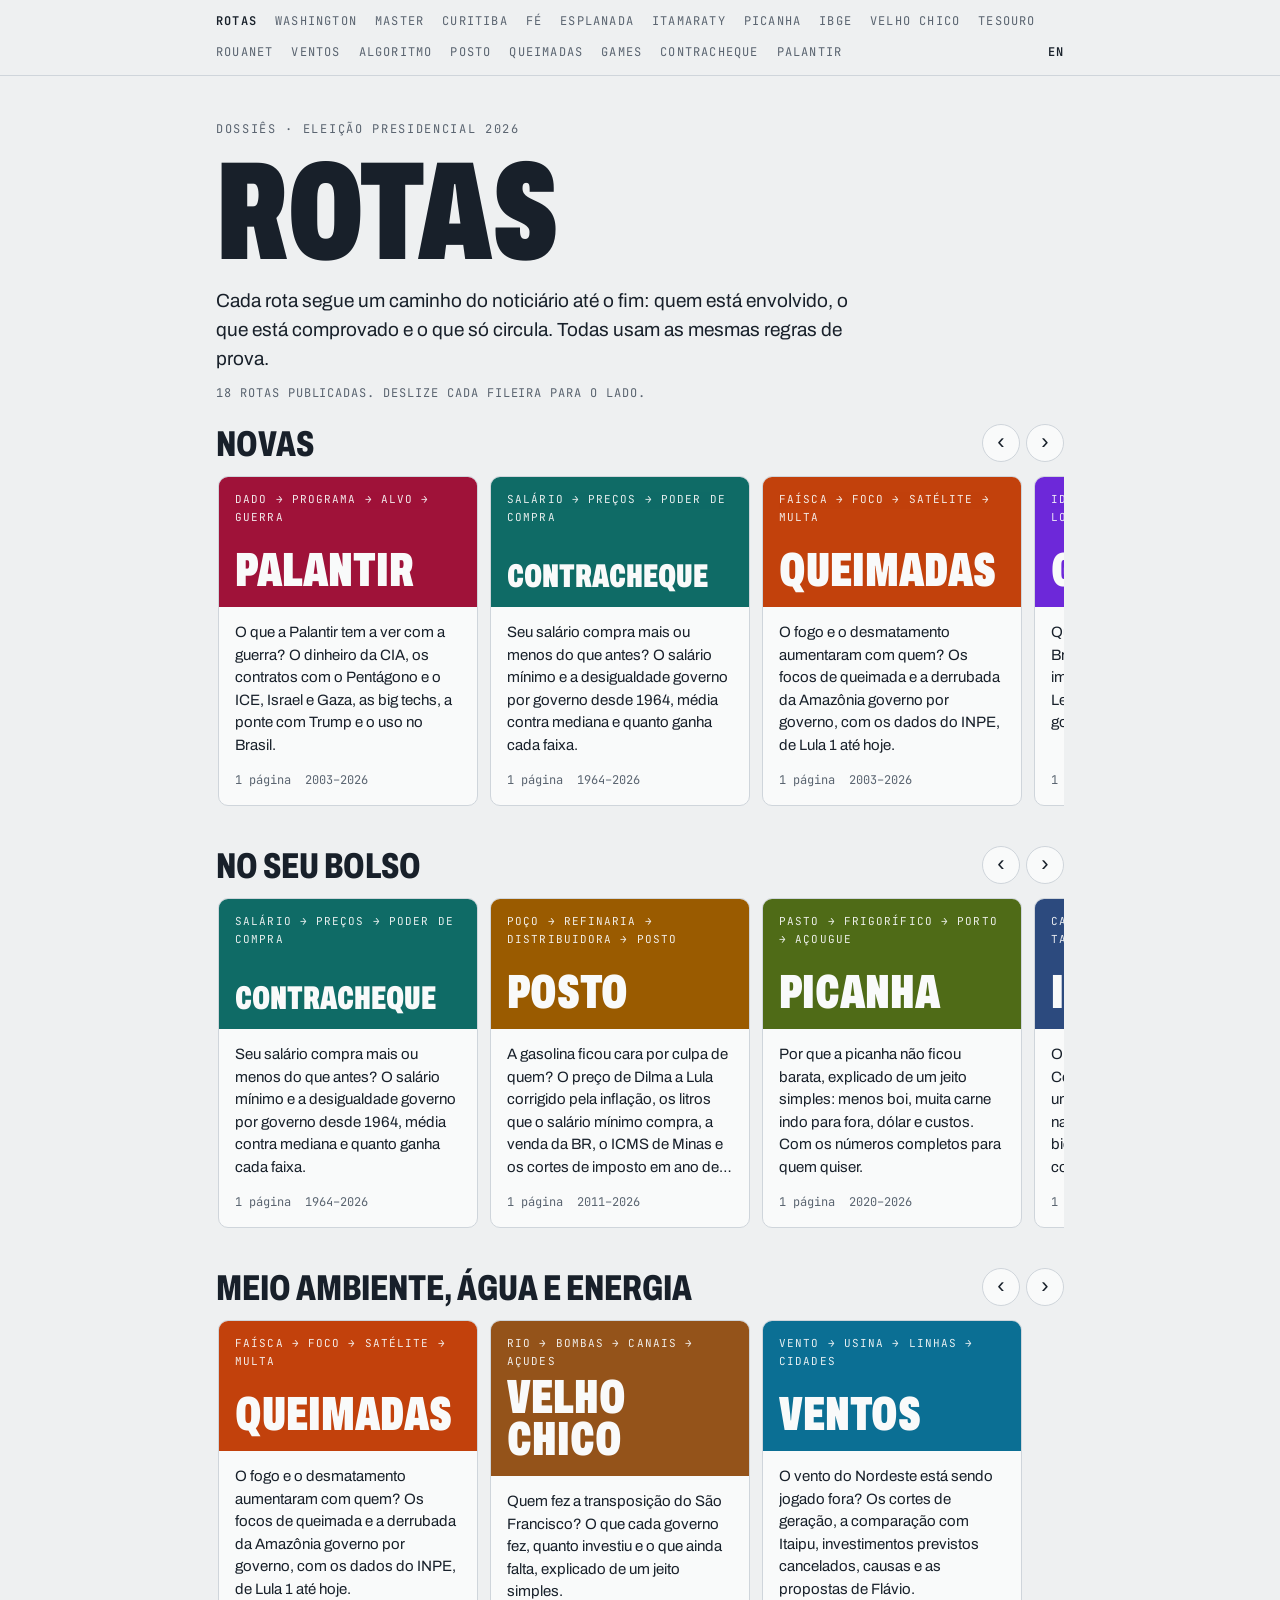
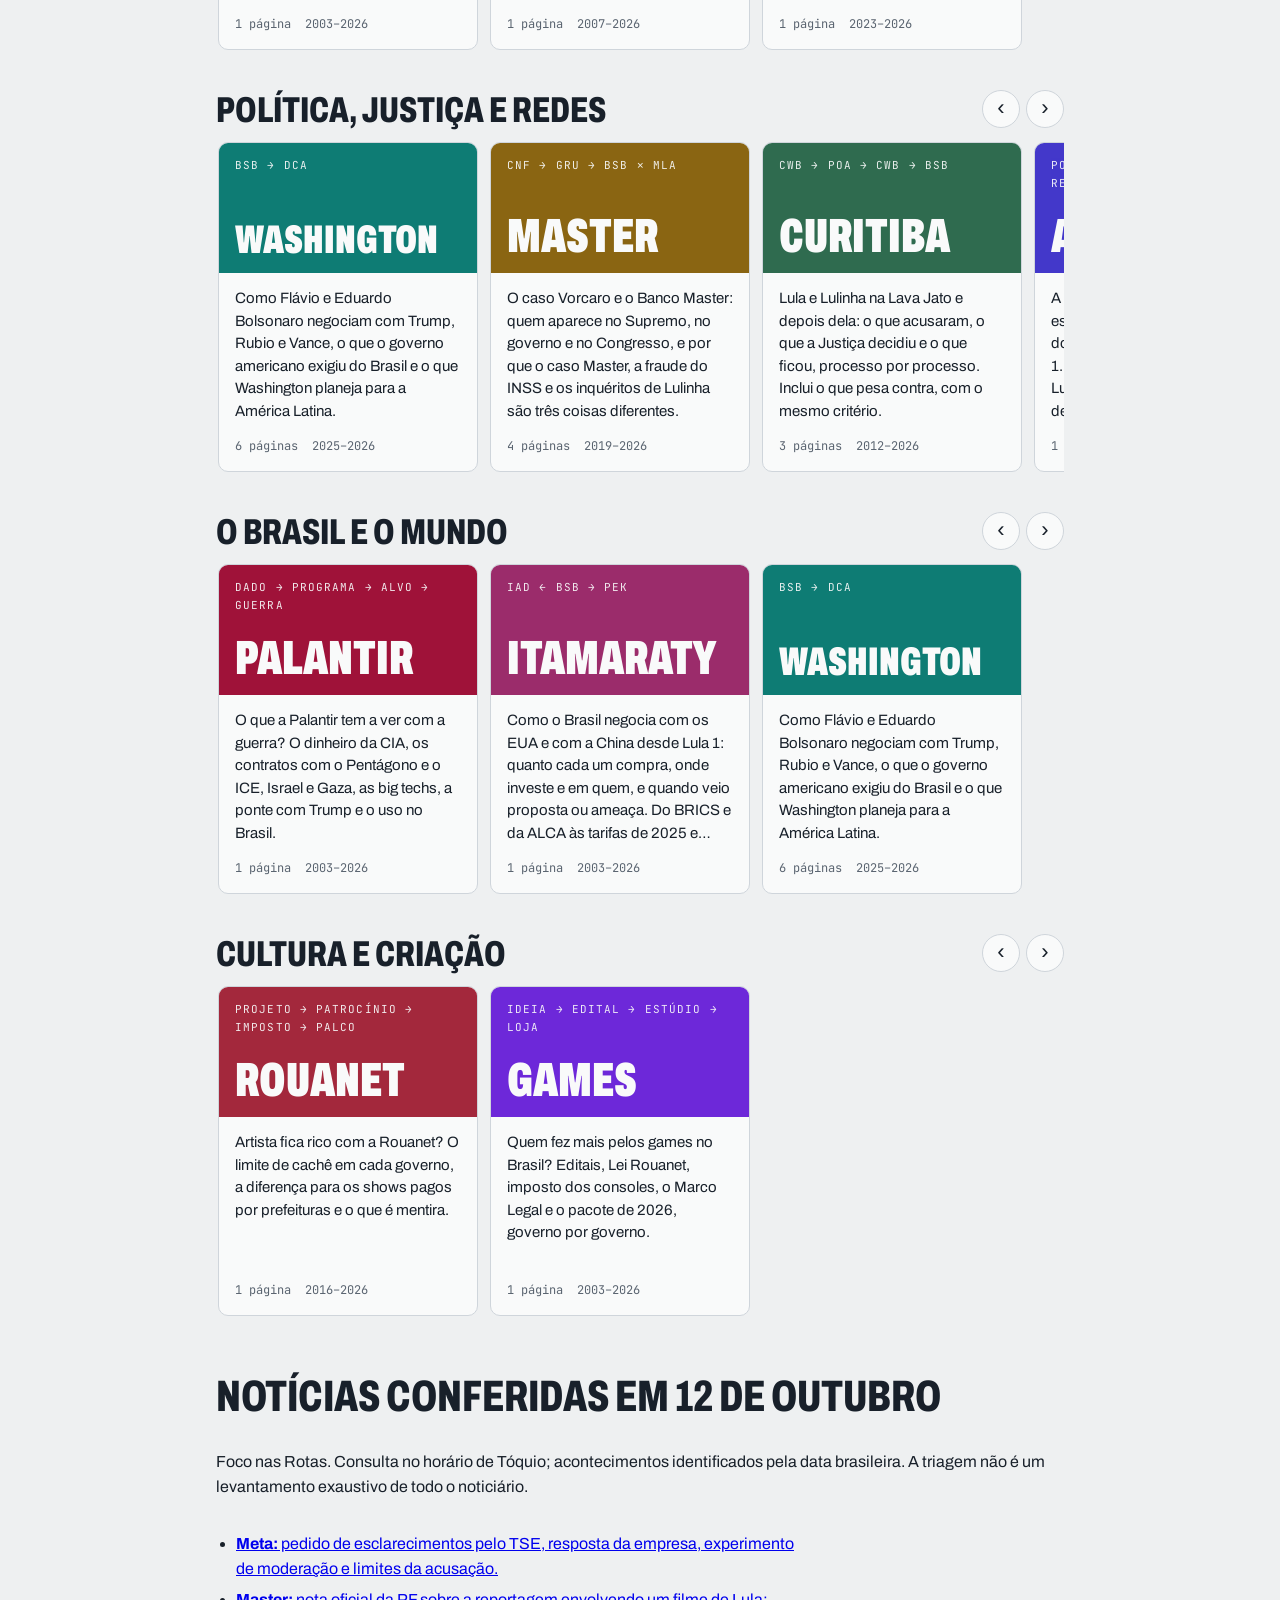
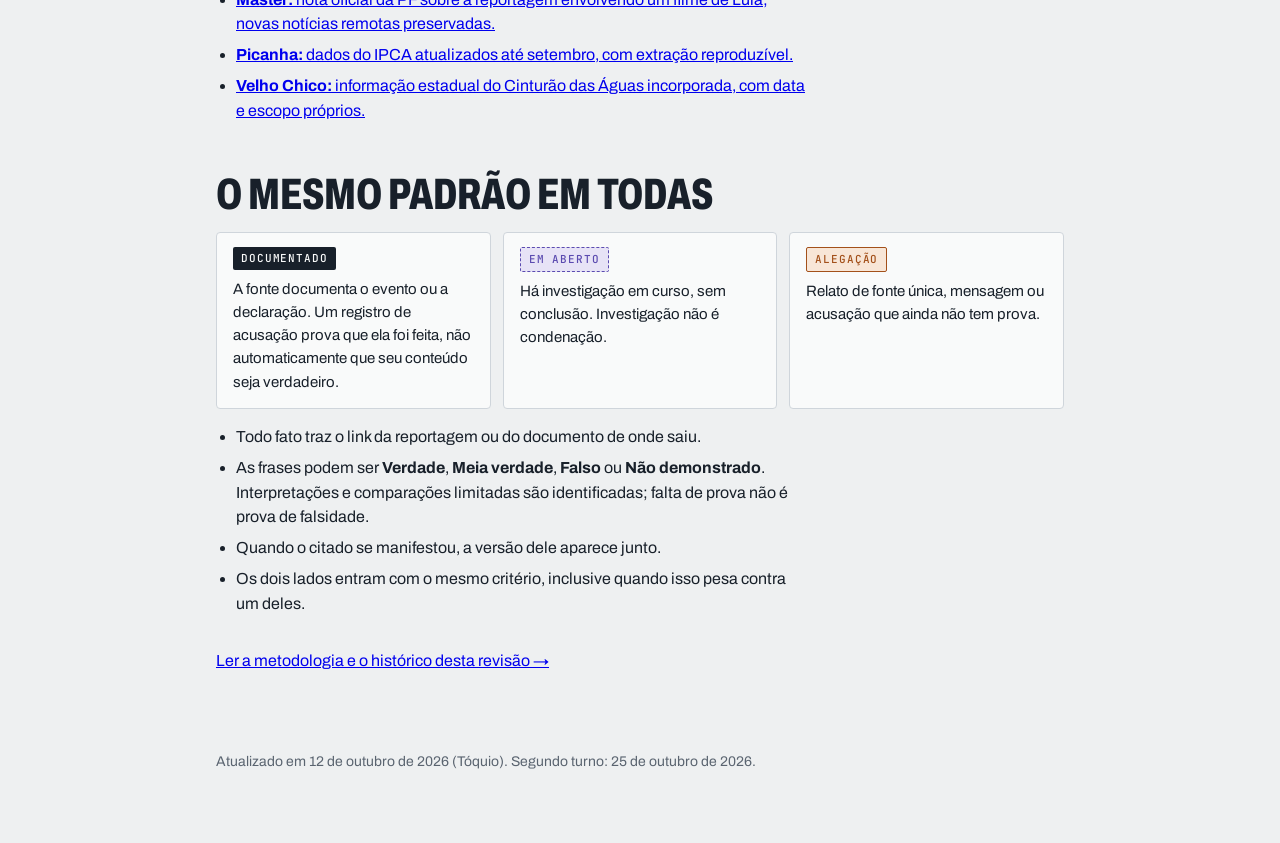
==== commit e32b5fcb: "Adiciona a Rota Palantir à página inicial e ao menu Co-Authored-By: Claude Opus 5.5 <noreply@anthrop" ====
--- a/index.html
+++ b/index.html
@@ -1,7 +1,7 @@
 <!doctype html>
 <html lang="pt-BR"><head><meta charset="utf-8"><meta name="viewport" content="width=device-width, initial-scale=1, viewport-fit=cover">
 <title>Rotas</title>
-<meta name="description" content="Dossiês sobre a eleição de 2026, cada um seguindo uma rota: Washington, Master, Curitiba, Fé, Esplanada, Itamaraty, Picanha, IBGE, Velho Chico, Tesouro, Rouanet, Ventos, Algoritmo, Posto, Queimadas, Games e Contracheque. Todos com fontes e o mesmo padrão de etiquetas de comprovação.">
+<meta name="description" content="Dossiês sobre a eleição de 2026, cada um seguindo uma rota: Washington, Master, Curitiba, Fé, Esplanada, Itamaraty, Picanha, IBGE, Velho Chico, Tesouro, Rouanet, Ventos, Algoritmo, Posto, Queimadas, Games, Contracheque e Palantir. Todos com fontes e o mesmo padrão de etiquetas de comprovação.">
 <style>:root{color-scheme:light;padding-top:env(safe-area-inset-top,0px);padding-bottom:env(safe-area-inset-bottom,0px)}img{max-width:100%}[hidden]{display:none!important}</style>
 <link rel="preconnect" href="https://fonts.googleapis.com">
 <link rel="stylesheet" href="https://fonts.googleapis.com/css2?family=Archivo:wdth,wght@62..125,400..900&family=Source+Serif+4:opsz,wght@8..60,400;8..60,600&family=JetBrains+Mono:wght@400;500;600&display=swap">
@@ -10,7 +10,7 @@
 :root{
   --bg:#eef0f1; --paper:#f9fafa; --ink:#18202a; --muted:#5a6470; --line:#cfd5db;
   --accent:#18202a;
-  --r-washington:#0e7c74; --r-master:#8a6512; --r-curitiba:#2f6b4f; --r-fe:#5b3a8c; --r-esplanada:#a8431e; --r-itamaraty:#9b2c6b; --r-picanha:#4f6b17; --r-ibge:#2c4a7e; --r-velho-chico:#94531a; --r-tesouro:#4b5563; --r-rouanet:#a3283c; --r-ventos:#0b6f94; --r-algoritmo:#4338ca; --r-posto:#9a5b00; --r-queimadas:#c2410c; --r-games:#6d28d9; --r-contracheque:#0f6b66;
+  --r-washington:#0e7c74; --r-master:#8a6512; --r-curitiba:#2f6b4f; --r-fe:#5b3a8c; --r-esplanada:#a8431e; --r-itamaraty:#9b2c6b; --r-picanha:#4f6b17; --r-ibge:#2c4a7e; --r-velho-chico:#94531a; --r-tesouro:#4b5563; --r-rouanet:#a3283c; --r-ventos:#0b6f94; --r-algoritmo:#4338ca; --r-posto:#9a5b00; --r-queimadas:#c2410c; --r-games:#6d28d9; --r-contracheque:#0f6b66; --r-palantir:#9f1239;
   --doc:#18202a; --alleg:#a3501a; --alleg-soft:#f8e6d7; --open:#5b4bb0; --open-soft:#e7e3f6;
   --display:"Archivo","Arial Narrow",Impact,sans-serif;
   --ui:"Archivo",system-ui,-apple-system,"Segoe UI",sans-serif;
@@ -18,11 +18,11 @@
 }
 @media (prefers-color-scheme:dark){:root:not([data-theme="light"]){
   --bg:#10151b; --paper:#171e26; --ink:#e6eaef; --muted:#9aa5b1; --line:#2a333d; --accent:#e6eaef;
-  --r-washington:#4cc3b6; --r-master:#e0b552; --r-curitiba:#6cc79a; --r-fe:#b79be6; --r-esplanada:#e98a5f; --r-itamaraty:#e58ab8; --r-picanha:#a9c95a; --r-ibge:#8fb0e6; --r-velho-chico:#e8a46a; --r-tesouro:#aab3bf; --r-rouanet:#f08f9c; --r-ventos:#5cc4e8; --r-algoritmo:#a5b4fc; --r-posto:#f0b75a; --r-queimadas:#fb923c; --r-games:#c4b5fd; --r-contracheque:#5fd0c8;
+  --r-washington:#4cc3b6; --r-master:#e0b552; --r-curitiba:#6cc79a; --r-fe:#b79be6; --r-esplanada:#e98a5f; --r-itamaraty:#e58ab8; --r-picanha:#a9c95a; --r-ibge:#8fb0e6; --r-velho-chico:#e8a46a; --r-tesouro:#aab3bf; --r-rouanet:#f08f9c; --r-ventos:#5cc4e8; --r-algoritmo:#a5b4fc; --r-posto:#f0b75a; --r-queimadas:#fb923c; --r-games:#c4b5fd; --r-contracheque:#5fd0c8; --r-palantir:#fda4af;
   --doc:#e6eaef; --alleg:#f0a066; --alleg-soft:#3a2516; --open:#ab9ff0; --open-soft:#29254a; color-scheme:dark}}
 :root[data-theme="dark"]{
   --bg:#10151b; --paper:#171e26; --ink:#e6eaef; --muted:#9aa5b1; --line:#2a333d; --accent:#e6eaef;
-  --r-washington:#4cc3b6; --r-master:#e0b552; --r-curitiba:#6cc79a; --r-fe:#b79be6; --r-esplanada:#e98a5f; --r-itamaraty:#e58ab8; --r-picanha:#a9c95a; --r-ibge:#8fb0e6; --r-velho-chico:#e8a46a; --r-tesouro:#aab3bf; --r-rouanet:#f08f9c; --r-ventos:#5cc4e8; --r-algoritmo:#a5b4fc; --r-posto:#f0b75a; --r-queimadas:#fb923c; --r-games:#c4b5fd; --r-contracheque:#5fd0c8;
+  --r-washington:#4cc3b6; --r-master:#e0b552; --r-curitiba:#6cc79a; --r-fe:#b79be6; --r-esplanada:#e98a5f; --r-itamaraty:#e58ab8; --r-picanha:#a9c95a; --r-ibge:#8fb0e6; --r-velho-chico:#e8a46a; --r-tesouro:#aab3bf; --r-rouanet:#f08f9c; --r-ventos:#5cc4e8; --r-algoritmo:#a5b4fc; --r-posto:#f0b75a; --r-queimadas:#fb923c; --r-games:#c4b5fd; --r-contracheque:#5fd0c8; --r-palantir:#fda4af;
   --doc:#e6eaef; --alleg:#f0a066; --alleg-soft:#3a2516; --open:#ab9ff0; --open-soft:#29254a; color-scheme:dark}
 *{box-sizing:border-box}
 body{margin:0;background:var(--bg);color:var(--ink);font-family:var(--ui);font-size:16px;line-height:1.55}
@@ -69,7 +69,7 @@
 footer{padding-block:40px 56px;color:var(--muted);font-size:14px}
 </style>
 </head><body>
-<style>/* barra comum das Rotas */.rotas-bar .rb-lang{margin-left:auto;color:var(--accent);font-weight:600}.rotas-bar{border-bottom:1px solid var(--line);background:var(--bg);font-family:var(--mono);font-size:12px;letter-spacing:.1em;text-transform:uppercase}.rotas-bar>div{max-width:880px;margin:0 auto;padding:10px 16px;display:flex;flex-wrap:wrap;align-items:center;gap:6px 18px}.rotas-bar a{color:var(--muted);text-decoration:none;padding-block:2px;border-bottom:2px solid transparent}.rotas-bar a:hover{color:var(--ink)}.rotas-bar a[aria-current]{color:var(--ink);border-bottom-color:var(--accent)}.rotas-bar .rb-home{color:var(--accent);font-weight:600}.rotas-bar a:focus-visible{outline:3px solid var(--accent);outline-offset:2px}</style><nav class="rotas-bar" aria-label="Rotas"><div><a class="rb-home" href="https://fcarvalhodev.github.io/rotas/">Rotas</a><a href="https://fcarvalhodev.github.io/rota-washington/">Washington</a><a href="https://fcarvalhodev.github.io/rota-master/">Master</a><a href="https://fcarvalhodev.github.io/rota-curitiba/">Curitiba</a><a href="https://fcarvalhodev.github.io/rota-da-fe/">Fé</a><a href="https://fcarvalhodev.github.io/rota-esplanada/">Esplanada</a><a href="https://fcarvalhodev.github.io/rota-itamaraty/">Itamaraty</a><a href="https://fcarvalhodev.github.io/rota-da-picanha/">Picanha</a><a href="https://fcarvalhodev.github.io/rota-do-ibge/">IBGE</a><a href="https://fcarvalhodev.github.io/rota-velho-chico/">Velho Chico</a><a href="https://fcarvalhodev.github.io/rota-do-tesouro/">Tesouro</a><a href="https://fcarvalhodev.github.io/rota-rouanet/">Rouanet</a><a href="https://fcarvalhodev.github.io/rota-dos-ventos/">Ventos</a><a href="https://fcarvalhodev.github.io/rota-do-algoritmo/">Algoritmo</a><a href="https://fcarvalhodev.github.io/rota-do-posto/">Posto</a><a href="https://fcarvalhodev.github.io/rota-das-queimadas/">Queimadas</a><a href="https://fcarvalhodev.github.io/rota-dos-games/">Games</a><a href="https://fcarvalhodev.github.io/rota-do-contracheque/">Contracheque</a><a class="rb-lang" href="en/" hreflang="en" lang="en">EN</a></div></nav>
+<style>/* barra comum das Rotas */.rotas-bar .rb-lang{margin-left:auto;color:var(--accent);font-weight:600}.rotas-bar{border-bottom:1px solid var(--line);background:var(--bg);font-family:var(--mono);font-size:12px;letter-spacing:.1em;text-transform:uppercase}.rotas-bar>div{max-width:880px;margin:0 auto;padding:10px 16px;display:flex;flex-wrap:wrap;align-items:center;gap:6px 18px}.rotas-bar a{color:var(--muted);text-decoration:none;padding-block:2px;border-bottom:2px solid transparent}.rotas-bar a:hover{color:var(--ink)}.rotas-bar a[aria-current]{color:var(--ink);border-bottom-color:var(--accent)}.rotas-bar .rb-home{color:var(--accent);font-weight:600}.rotas-bar a:focus-visible{outline:3px solid var(--accent);outline-offset:2px}</style><nav class="rotas-bar" aria-label="Rotas"><div><a class="rb-home" href="https://fcarvalhodev.github.io/rotas/">Rotas</a><a href="https://fcarvalhodev.github.io/rota-washington/">Washington</a><a href="https://fcarvalhodev.github.io/rota-master/">Master</a><a href="https://fcarvalhodev.github.io/rota-curitiba/">Curitiba</a><a href="https://fcarvalhodev.github.io/rota-da-fe/">Fé</a><a href="https://fcarvalhodev.github.io/rota-esplanada/">Esplanada</a><a href="https://fcarvalhodev.github.io/rota-itamaraty/">Itamaraty</a><a href="https://fcarvalhodev.github.io/rota-da-picanha/">Picanha</a><a href="https://fcarvalhodev.github.io/rota-do-ibge/">IBGE</a><a href="https://fcarvalhodev.github.io/rota-velho-chico/">Velho Chico</a><a href="https://fcarvalhodev.github.io/rota-do-tesouro/">Tesouro</a><a href="https://fcarvalhodev.github.io/rota-rouanet/">Rouanet</a><a href="https://fcarvalhodev.github.io/rota-dos-ventos/">Ventos</a><a href="https://fcarvalhodev.github.io/rota-do-algoritmo/">Algoritmo</a><a href="https://fcarvalhodev.github.io/rota-do-posto/">Posto</a><a href="https://fcarvalhodev.github.io/rota-das-queimadas/">Queimadas</a><a href="https://fcarvalhodev.github.io/rota-dos-games/">Games</a><a href="https://fcarvalhodev.github.io/rota-do-contracheque/">Contracheque</a><a href="https://fcarvalhodev.github.io/rota-palantir/">Palantir</a><a class="rb-lang" href="en/" hreflang="en" lang="en">EN</a></div></nav>
 
 
 <header class="wrap">
@@ -79,10 +79,11 @@
 </header>
 
 <main class="wrap">
-  <p class="count">17 rotas publicadas. Deslize cada fileira para o lado.</p>
+  <p class="count">18 rotas publicadas. Deslize cada fileira para o lado.</p>
   <section class="shelf" aria-labelledby="sh-novas">
     <div class="sh-head"><h2 id="sh-novas">Novas</h2><span class="arrows"><button type="button" class="ar" data-d="-1" aria-label="Voltar">‹</button><button type="button" class="ar" data-d="1" aria-label="Avançar">›</button></span></div>
     <div class="row" role="list">
+      <a class="card" style="--c:var(--r-palantir)" href="https://fcarvalhodev.github.io/rota-palantir/"><span class="band"><span class="code">Dado → programa → alvo → guerra</span><strong>Palantir</strong></span><span class="txt"><p>O que a Palantir tem a ver com a guerra? O dinheiro da CIA, os contratos com o Pentágono e o ICE, Israel e Gaza, as big techs, a ponte com Trump e o uso no Brasil.</p><span class="meta"><span>1 página</span><span>2003–2026</span></span></span></a>
       <a class="card" style="--c:var(--r-contracheque)" href="https://fcarvalhodev.github.io/rota-do-contracheque/"><span class="band"><span class="code">Salário → preços → poder de compra</span><strong style="font-size:33px">Contracheque</strong></span><span class="txt"><p>Seu salário compra mais ou menos do que antes? O salário mínimo e a desigualdade governo por governo desde 1964, média contra mediana e quanto ganha cada faixa.</p><span class="meta"><span>1 página</span><span>1964–2026</span></span></span></a>
       <a class="card" style="--c:var(--r-queimadas)" href="https://fcarvalhodev.github.io/rota-das-queimadas/"><span class="band"><span class="code">Faísca → foco → satélite → multa</span><strong>Queimadas</strong></span><span class="txt"><p>O fogo e o desmatamento aumentaram com quem? Os focos de queimada e a derrubada da Amazônia governo por governo, com os dados do INPE, de Lula 1 até hoje.</p><span class="meta"><span>1 página</span><span>2003–2026</span></span></span></a>
       <a class="card" style="--c:var(--r-games)" href="https://fcarvalhodev.github.io/rota-dos-games/"><span class="band"><span class="code">Ideia → edital → estúdio → loja</span><strong>Games</strong></span><span class="txt"><p>Quem fez mais pelos games no Brasil? Editais, Lei Rouanet, imposto dos consoles, o Marco Legal e o pacote de 2026, governo por governo.</p><span class="meta"><span>1 página</span><span>2003–2026</span></span></span></a>
@@ -122,6 +123,7 @@
   <section class="shelf" aria-labelledby="sh-mundo">
     <div class="sh-head"><h2 id="sh-mundo">O Brasil e o mundo</h2><span class="arrows"><button type="button" class="ar" data-d="-1" aria-label="Voltar">‹</button><button type="button" class="ar" data-d="1" aria-label="Avançar">›</button></span></div>
     <div class="row" role="list">
+      <a class="card" style="--c:var(--r-palantir)" href="https://fcarvalhodev.github.io/rota-palantir/"><span class="band"><span class="code">Dado → programa → alvo → guerra</span><strong>Palantir</strong></span><span class="txt"><p>O que a Palantir tem a ver com a guerra? O dinheiro da CIA, os contratos com o Pentágono e o ICE, Israel e Gaza, as big techs, a ponte com Trump e o uso no Brasil.</p><span class="meta"><span>1 página</span><span>2003–2026</span></span></span></a>
       <a class="card" style="--c:var(--r-itamaraty)" href="https://fcarvalhodev.github.io/rota-itamaraty/"><span class="band"><span class="code">IAD ← BSB → PEK</span><strong>Itamaraty</strong></span><span class="txt"><p>Como o Brasil negocia com os EUA e com a China desde Lula 1: quanto cada um compra, onde investe e em quem, e quando veio proposta ou ameaça. Do BRICS e da ALCA às tarifas de 2025 e 2026.</p><span class="meta"><span>1 página</span><span>2003–2026</span></span></span></a>
       <a class="card" style="--c:var(--r-washington)" href="https://fcarvalhodev.github.io/rota-washington/"><span class="band"><span class="code">BSB → DCA</span><strong class="long">Washington</strong></span><span class="txt"><p>Como Flávio e Eduardo Bolsonaro negociam com Trump, Rubio e Vance, o que o governo americano exigiu do Brasil e o que Washington planeja para a América Latina.</p><span class="meta"><span>6 páginas</span><span>2025–2026</span></span></span></a>
     </div>
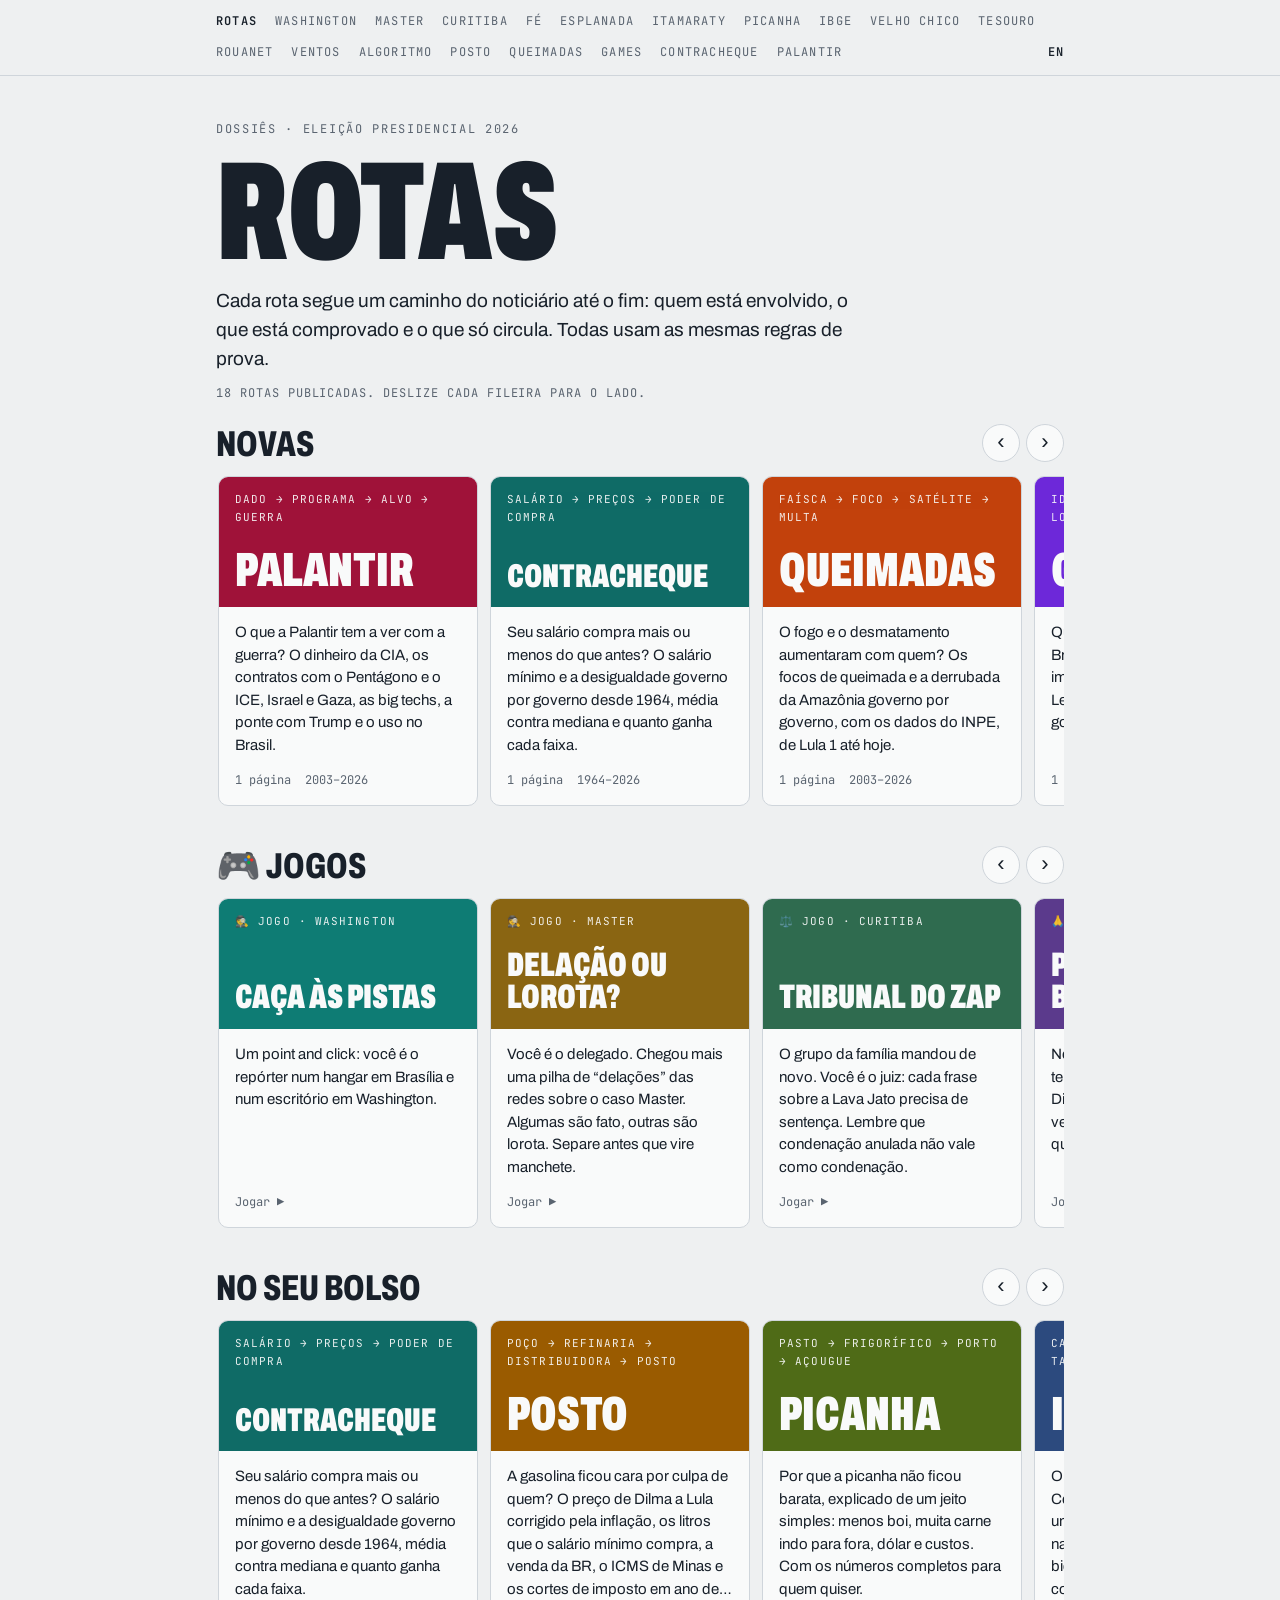
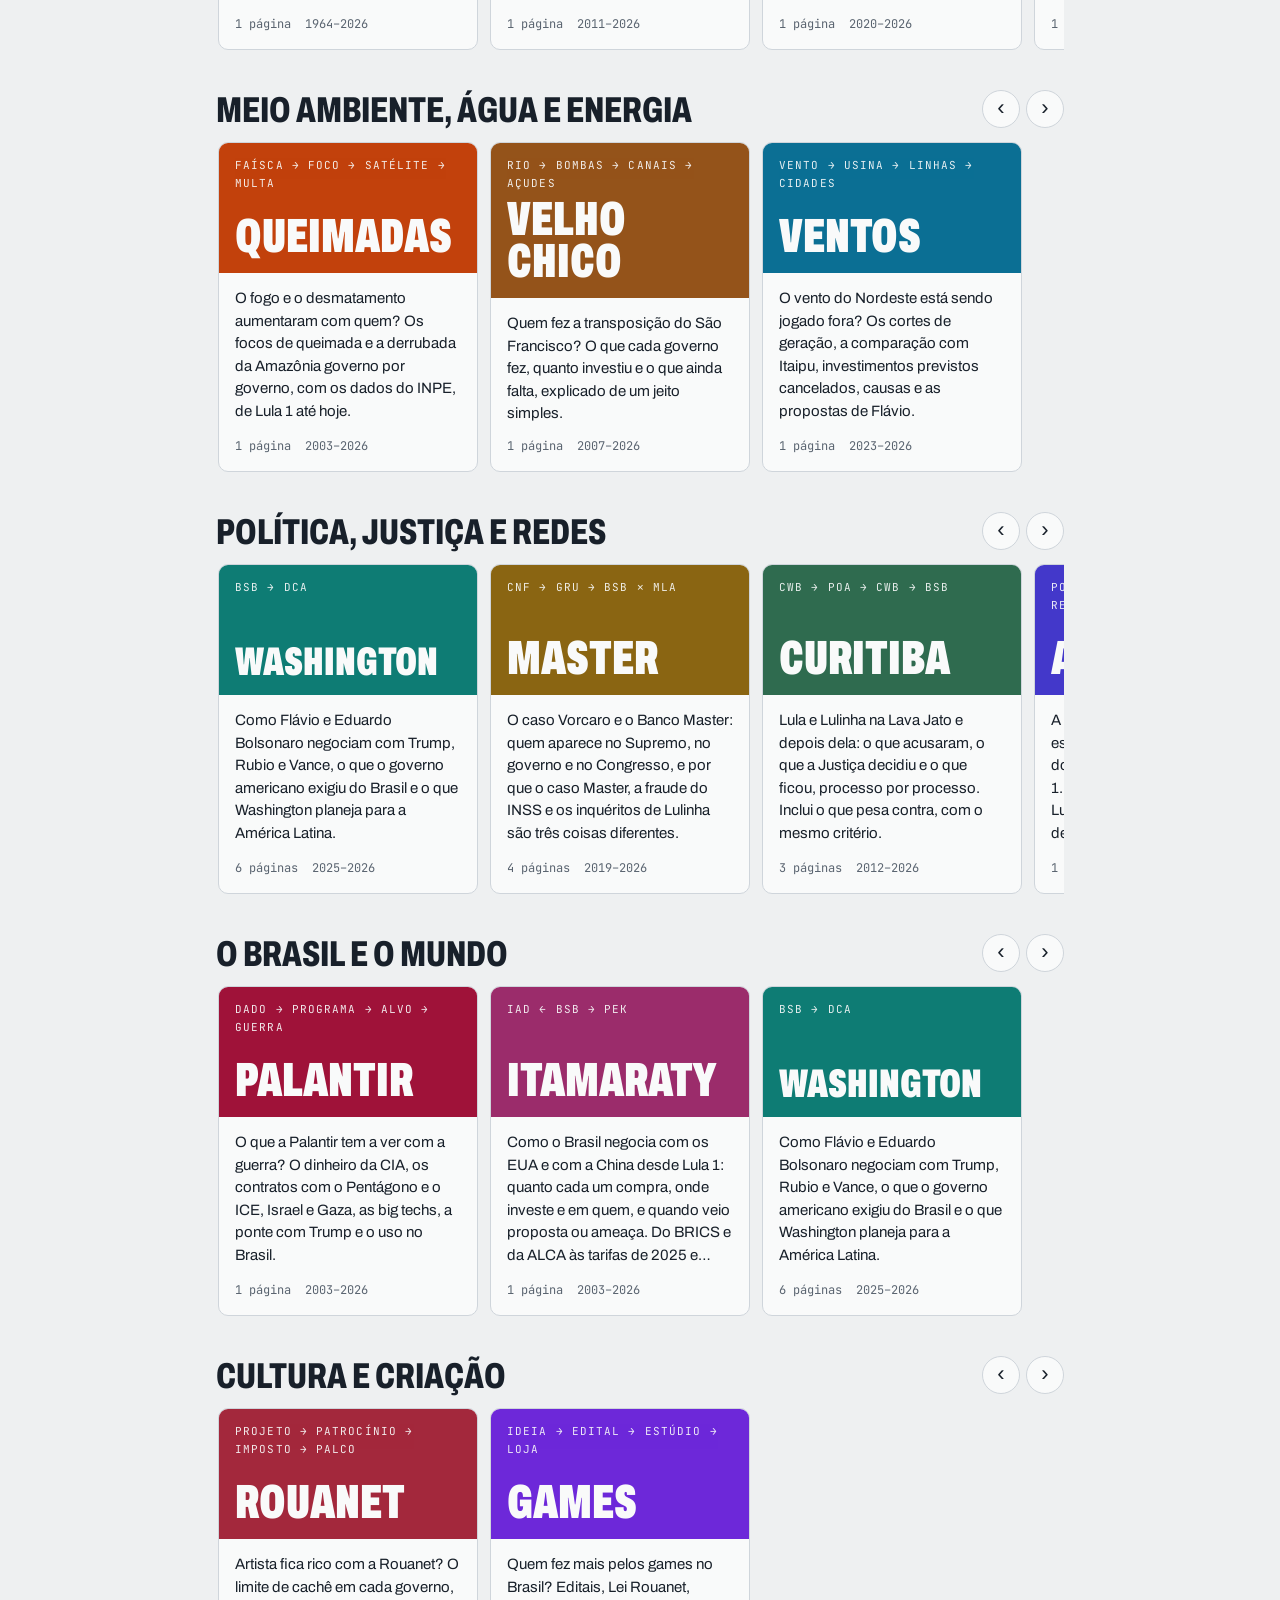
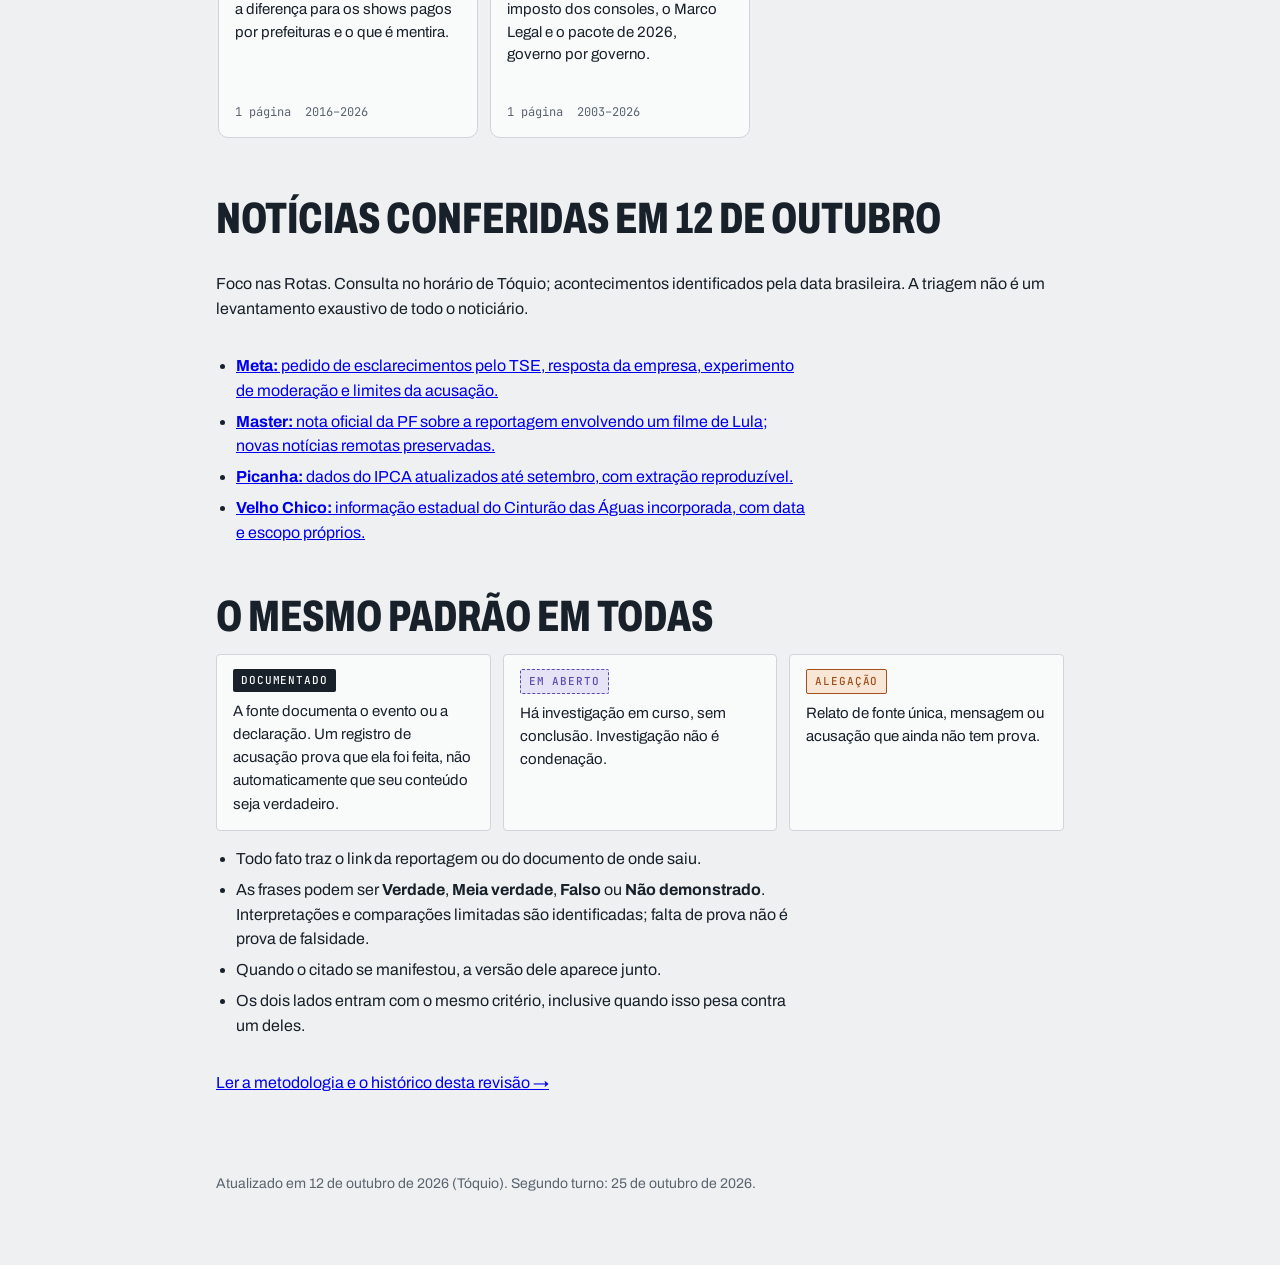
==== commit f369a73b: "Jogos: motor compartilhado e fileira de jogos na página inicial Co-Authored-By: Claude Opus 5.5 <nor" ====
--- a/index.html
+++ b/index.html
@@ -51,6 +51,7 @@
 .card strong{font-family:var(--display);font-stretch:62%;font-weight:900;font-size:48px;line-height:.88;text-transform:uppercase;overflow-wrap:anywhere}
 .card .txt{padding:14px 16px 16px;display:grid;gap:10px;align-content:space-between}
 .card p{margin:0;font-size:15px;line-height:1.5;color:var(--ink);display:-webkit-box;-webkit-line-clamp:6;-webkit-box-orient:vertical;overflow:hidden}
+.card.game strong{font-size:34px;line-height:.95}
 .card .meta{font-family:var(--mono);font-size:12px;color:var(--muted);display:flex;flex-wrap:wrap;gap:4px 14px}
 @media (max-width:640px){.arrows{display:none}}
 .card strong.long{font-size:40px}
@@ -89,6 +90,29 @@
       <a class="card" style="--c:var(--r-games)" href="https://fcarvalhodev.github.io/rota-dos-games/"><span class="band"><span class="code">Ideia → edital → estúdio → loja</span><strong>Games</strong></span><span class="txt"><p>Quem fez mais pelos games no Brasil? Editais, Lei Rouanet, imposto dos consoles, o Marco Legal e o pacote de 2026, governo por governo.</p><span class="meta"><span>1 página</span><span>2003–2026</span></span></span></a>
       <a class="card" style="--c:var(--r-posto)" href="https://fcarvalhodev.github.io/rota-do-posto/"><span class="band"><span class="code">Poço → refinaria → distribuidora → posto</span><strong>Posto</strong></span><span class="txt"><p>A gasolina ficou cara por culpa de quem? O preço de Dilma a Lula corrigido pela inflação, os litros que o salário mínimo compra, a venda da BR, o ICMS de Minas e os cortes de imposto em ano de eleição.</p><span class="meta"><span>1 página</span><span>2011–2026</span></span></span></a>
       <a class="card" style="--c:var(--r-algoritmo)" href="https://fcarvalhodev.github.io/rota-do-algoritmo/"><span class="band"><span class="code">Post → regra → bloqueio → recurso</span><strong>Algoritmo</strong></span><span class="txt"><p>A Meta derruba mais contas da esquerda? O de-para entre os dois lados: contas banidas, os 1.121 relatos de apoiadores de Lula, o engajamento fora da curva de Nikolas Ferreira e os dados que o TSE pediu.</p><span class="meta"><span>1 página</span><span>2020–2026</span></span></span></a>
+    </div>
+  </section>
+  <section class="shelf" aria-labelledby="sh-jogos">
+    <div class="sh-head"><h2 id="sh-jogos">🎮 Jogos</h2><span class="arrows"><button type="button" class="ar" data-d="-1" aria-label="Voltar">‹</button><button type="button" class="ar" data-d="1" aria-label="Avançar">›</button></span></div>
+    <div class="row" role="list">
+      <a class="card game" style="--c:var(--r-washington)" href="https://fcarvalhodev.github.io/rota-washington/jogo.html"><span class="band"><span class="code">🕵️ Jogo · washington</span><strong>Caça às Pistas</strong></span><span class="txt"><p>Um point and click: você é o repórter num hangar em Brasília e num escritório em Washington.</p><span class="meta"><span>Jogar ▶</span></span></span></a>
+      <a class="card game" style="--c:var(--r-master)" href="https://fcarvalhodev.github.io/rota-master/jogo.html"><span class="band"><span class="code">🕵️ Jogo · master</span><strong>Delação ou Lorota?</strong></span><span class="txt"><p>Você é o delegado. Chegou mais uma pilha de “delações” das redes sobre o caso Master. Algumas são fato, outras são lorota. Separe antes que vire manchete.</p><span class="meta"><span>Jogar ▶</span></span></span></a>
+      <a class="card game" style="--c:var(--r-curitiba)" href="https://fcarvalhodev.github.io/rota-curitiba/jogo.html"><span class="band"><span class="code">⚖️ Jogo · curitiba</span><strong>Tribunal do Zap</strong></span><span class="txt"><p>O grupo da família mandou de novo. Você é o juiz: cada frase sobre a Lava Jato precisa de sentença. Lembre que condenação anulada não vale como condenação.</p><span class="meta"><span>Jogar ▶</span></span></span></a>
+      <a class="card game" style="--c:var(--r-fe)" href="https://fcarvalhodev.github.io/rota-da-fe/jogo.html"><span class="band"><span class="code">🙏 Jogo · da fe</span><strong>Profecia ou Boato?</strong></span><span class="txt"><p>No culto do zap, tem profecia e tem boato sobre religião e política. Discerna os espíritos: qual é verdade, qual é meia verdade e qual é falso testemunho?</p><span class="meta"><span>Jogar ▶</span></span></span></a>
+      <a class="card game" style="--c:var(--r-picanha)" href="https://fcarvalhodev.github.io/rota-da-picanha/jogo.html"><span class="band"><span class="code">🔪 Jogo · da picanha</span><strong>Açougue da Verdade</strong></span><span class="txt"><p>No balcão do açougue todo mundo tem uma teoria sobre o preço da picanha. Corte o boato do fato, sem deixar gordura.</p><span class="meta"><span>Jogar ▶</span></span></span></a>
+      <a class="card game" style="--c:var(--r-queimadas)" href="https://fcarvalhodev.github.io/rota-das-queimadas/jogo.html"><span class="band"><span class="code">🛰️ Jogo · das queimadas</span><strong>Plantão do Satélite</strong></span><span class="txt"><p>Você é o satélite do INPE. Primeiro, diga em que ano a Amazônia perdeu mais floresta. Depois, apague os boatos sobre o fogo.</p><span class="meta"><span>Jogar ▶</span></span></span></a>
+      <a class="card game" style="--c:var(--r-algoritmo)" href="https://fcarvalhodev.github.io/rota-do-algoritmo/jogo.html"><span class="band"><span class="code">🤖 Jogo · do algoritmo</span><strong>Moderador por um Dia</strong></span><span class="txt"><p>Você assumiu a moderação por um dia. Chegam frases sobre redes, contas derrubadas e alcance. Classifique antes que os dois lados reclamem, o que vai acontecer de qualquer jeito.</p><span class="meta"><span>Jogar ▶</span></span></span></a>
+      <a class="card game" style="--c:var(--r-contracheque)" href="https://fcarvalhodev.github.io/rota-do-contracheque/jogo.html"><span class="band"><span class="code">💸 Jogo · do contracheque</span><strong>Mais ou Menos?</strong></span><span class="txt"><p>Dois anos, um salário mínimo. Em qual deles o mínimo comprava mais? Depois, confira as frases sobre renda que circulam por aí.</p><span class="meta"><span>Jogar ▶</span></span></span></a>
+      <a class="card game" style="--c:var(--r-ibge)" href="https://fcarvalhodev.github.io/rota-do-ibge/jogo.html"><span class="band"><span class="code">📋 Jogo · do ibge</span><strong>Entrevistador por um Dia</strong></span><span class="txt"><p>Você bate na porta com a prancheta do IBGE. Cada morador conta a sua semana. Classifique como manda a regra, que é a mesma desde 2012. Depois, confira os boatos sobre o desemprego.</p><span class="meta"><span>Jogar ▶</span></span></span></a>
+      <a class="card game" style="--c:var(--r-posto)" href="https://fcarvalhodev.github.io/rota-do-posto/jogo.html"><span class="band"><span class="code">⛽ Jogo · do posto</span><strong>Bomba ou Bombou?</strong></span><span class="txt"><p>Dois anos, um litro de gasolina. Em qual deles ela pesou mais no bolso, já descontada a inflação? Depois, abasteça de fatos contra os boatos do posto.</p><span class="meta"><span>Jogar ▶</span></span></span></a>
+      <a class="card game" style="--c:var(--r-tesouro)" href="https://fcarvalhodev.github.io/rota-do-tesouro/jogo.html"><span class="band"><span class="code">🏦 Jogo · do tesouro</span><strong>Calote ou Boato?</strong></span><span class="txt"><p>Todo mundo tem uma opinião sobre a dívida do Brasil. Você é o gerente: separe o risco real da conversa de calote.</p><span class="meta"><span>Jogar ▶</span></span></span></a>
+      <a class="card game" style="--c:var(--r-games)" href="https://fcarvalhodev.github.io/rota-dos-games/jogo.html"><span class="band"><span class="code">🎮 Jogo · dos games</span><strong>Game Over pro Boato</strong></span><span class="txt"><p>Cada fase traz uma frase sobre incentivo aos games no Brasil. Derrote o chefão do boato sem gastar todas as vidas.</p><span class="meta"><span>Jogar ▶</span></span></span></a>
+      <a class="card game" style="--c:var(--r-ventos)" href="https://fcarvalhodev.github.io/rota-dos-ventos/jogo.html"><span class="band"><span class="code">🌬️ Jogo · dos ventos</span><strong>Vento ou Lorota?</strong></span><span class="txt"><p>O vento do Nordeste gera energia e também muita conversa. Sopre para longe o que é lorota.</p><span class="meta"><span>Jogar ▶</span></span></span></a>
+      <a class="card game" style="--c:var(--r-esplanada)" href="https://fcarvalhodev.github.io/rota-esplanada/jogo.html"><span class="band"><span class="code">🧬 Jogo · esplanada</span><strong>Teste de DNA dos Programas</strong></span><span class="txt"><p>Todo programa social tem muitos pais na hora de pedir voto. Faça o teste de DNA: quem começou cada um? Depois, julgue as frases que circulam.</p><span class="meta"><span>Jogar ▶</span></span></span></a>
+      <a class="card game" style="--c:var(--r-itamaraty)" href="https://fcarvalhodev.github.io/rota-itamaraty/jogo.html"><span class="band"><span class="code">🌐 Jogo · itamaraty</span><strong>Tio Sam ou Tio Xi?</strong></span><span class="txt"><p>Na mesa de negociação, todo mundo jura que o Brasil virou colônia de alguém. Você é o diplomata: confira os números e os boatos sobre EUA e China.</p><span class="meta"><span>Jogar ▶</span></span></span></a>
+      <a class="card game" style="--c:var(--r-palantir)" href="https://fcarvalhodev.github.io/rota-palantir/jogo.html"><span class="band"><span class="code">🔮 Jogo · palantir</span><strong>Pedra Vidente</strong></span><span class="txt"><p>Palantír é a pedra mágica que vê longe. Use a sua para enxergar o que é fato, o que é acusação e o que é boato sobre a empresa, as big techs e a guerra.</p><span class="meta"><span>Jogar ▶</span></span></span></a>
+      <a class="card game" style="--c:var(--r-rouanet)" href="https://fcarvalhodev.github.io/rota-rouanet/jogo.html"><span class="band"><span class="code">🎤 Jogo · rouanet</span><strong>Cachê ou Cascata?</strong></span><span class="txt"><p>No camarim das redes, a Lei Rouanet paga mansão, iate e show de milhão. Ou não. Separe o cachê de verdade da cascata.</p><span class="meta"><span>Jogar ▶</span></span></span></a>
+      <a class="card game" style="--c:var(--r-velho-chico)" href="https://fcarvalhodev.github.io/rota-velho-chico/jogo.html"><span class="band"><span class="code">🌊 Jogo · velho chico</span><strong>A Água Chegou?</strong></span><span class="txt"><p>A transposição do São Francisco tem muitos pais e muita conversa. Navegue pelas frases e diga quais chegam ao destino.</p><span class="meta"><span>Jogar ▶</span></span></span></a>
     </div>
   </section>
   <section class="shelf" aria-labelledby="sh-bolso">
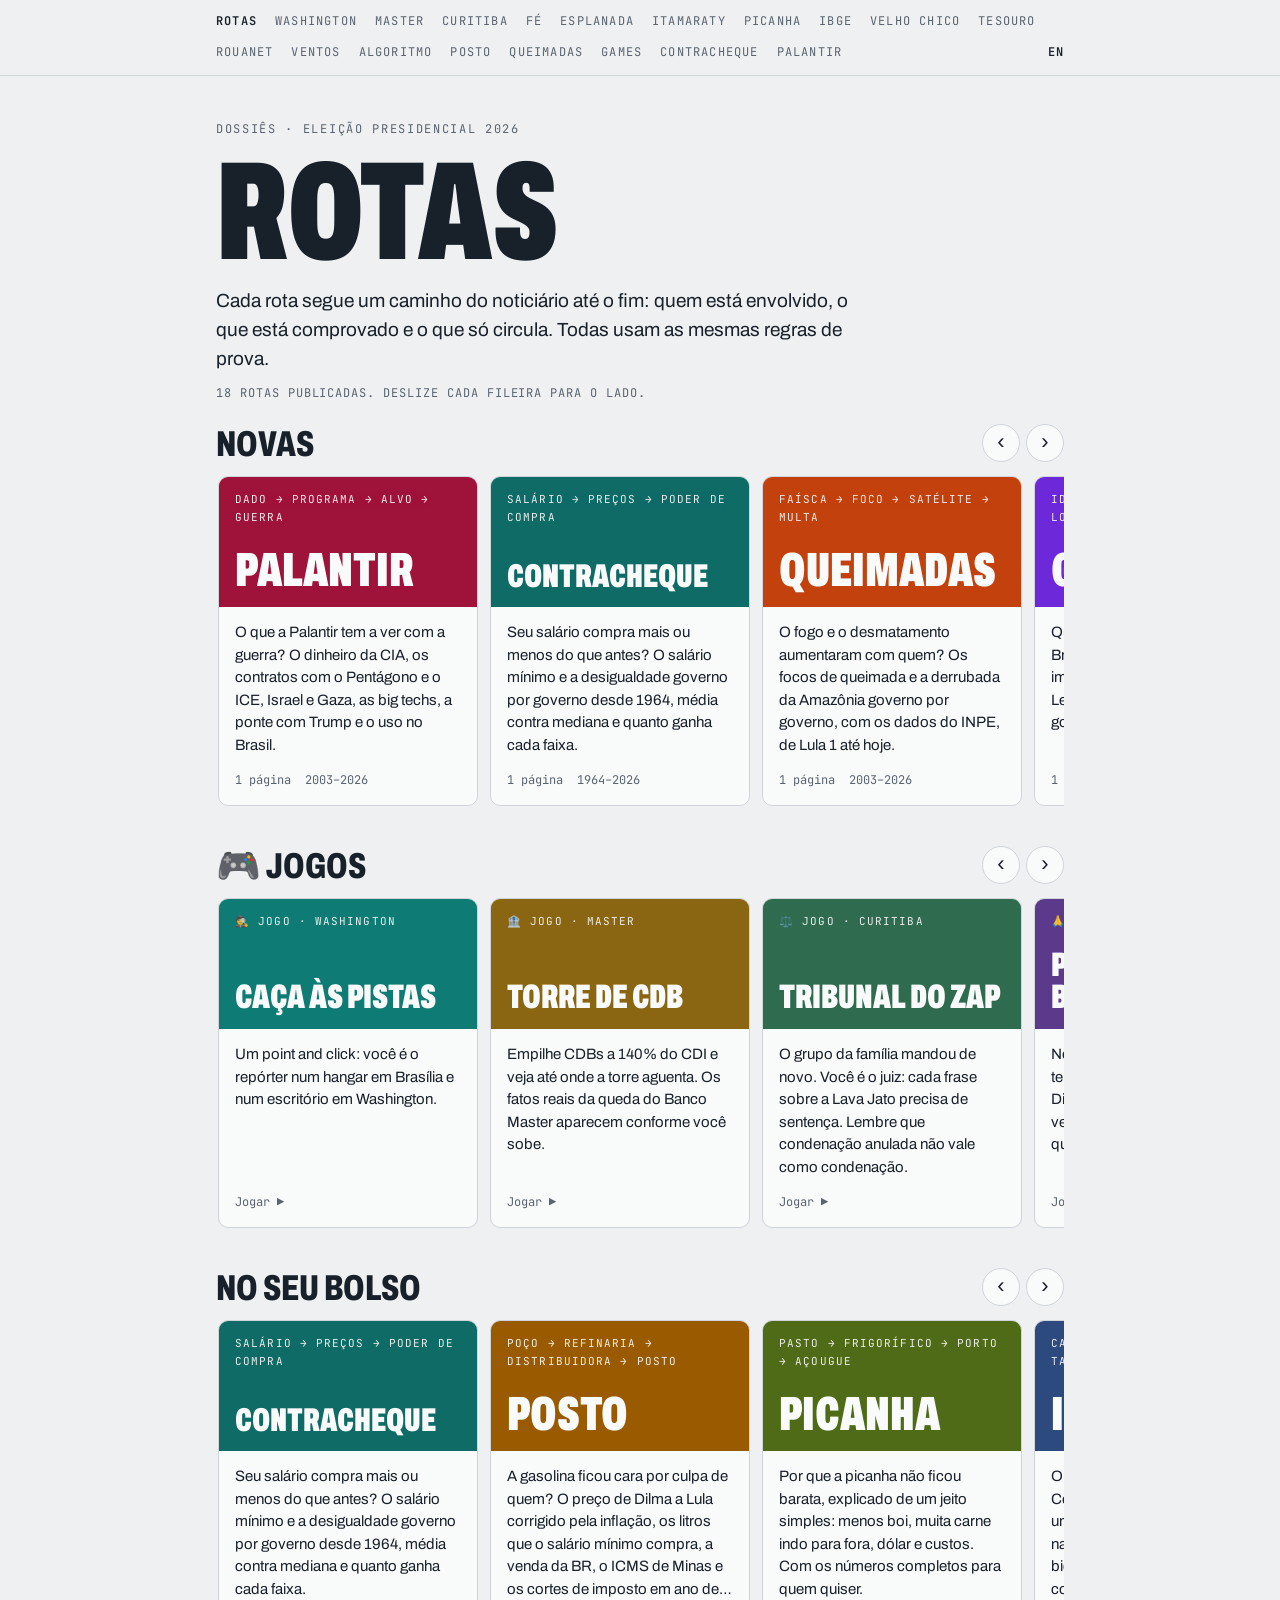
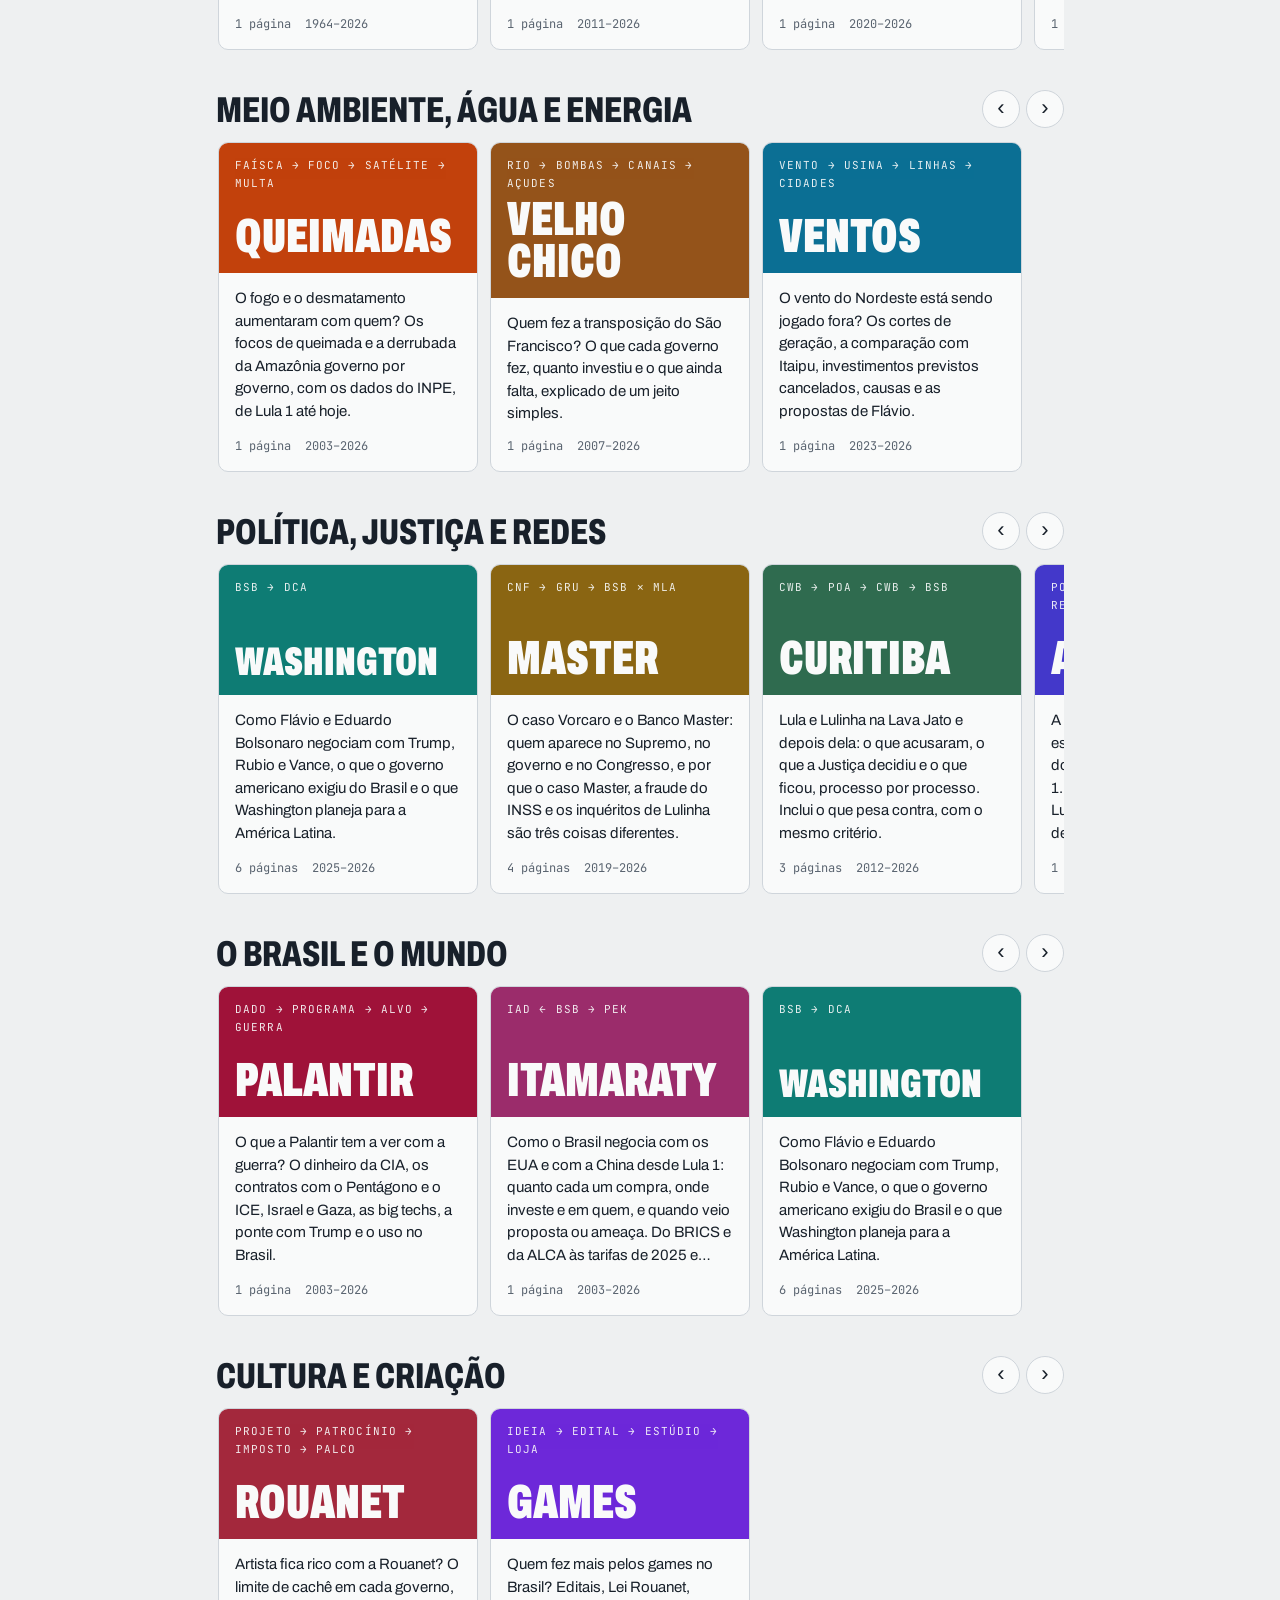
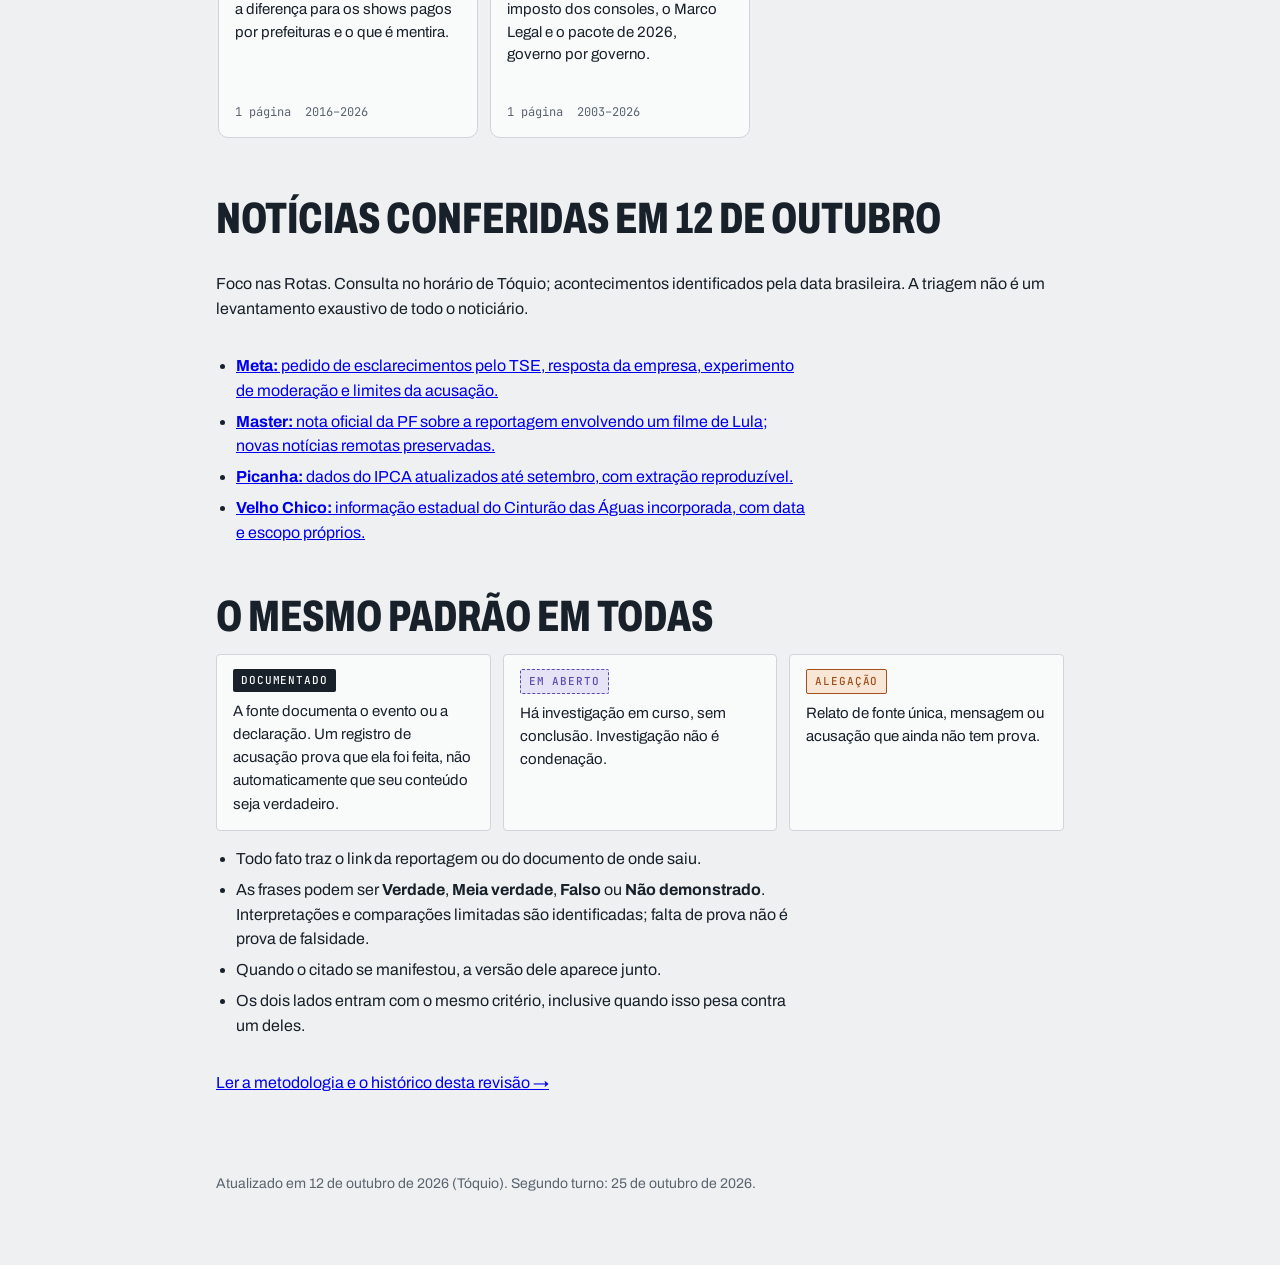
==== commit 89026d45: "Página inicial: três jogos novos na fileira de jogos Co-Authored-By: Claude Opus 5.5 <noreply@anthro" ====
--- a/index.html
+++ b/index.html
@@ -96,12 +96,12 @@
     <div class="sh-head"><h2 id="sh-jogos">🎮 Jogos</h2><span class="arrows"><button type="button" class="ar" data-d="-1" aria-label="Voltar">‹</button><button type="button" class="ar" data-d="1" aria-label="Avançar">›</button></span></div>
     <div class="row" role="list">
       <a class="card game" style="--c:var(--r-washington)" href="https://fcarvalhodev.github.io/rota-washington/jogo.html"><span class="band"><span class="code">🕵️ Jogo · washington</span><strong>Caça às Pistas</strong></span><span class="txt"><p>Um point and click: você é o repórter num hangar em Brasília e num escritório em Washington.</p><span class="meta"><span>Jogar ▶</span></span></span></a>
-      <a class="card game" style="--c:var(--r-master)" href="https://fcarvalhodev.github.io/rota-master/jogo.html"><span class="band"><span class="code">🕵️ Jogo · master</span><strong>Delação ou Lorota?</strong></span><span class="txt"><p>Você é o delegado. Chegou mais uma pilha de “delações” das redes sobre o caso Master. Algumas são fato, outras são lorota. Separe antes que vire manchete.</p><span class="meta"><span>Jogar ▶</span></span></span></a>
+      <a class="card game" style="--c:var(--r-master)" href="https://fcarvalhodev.github.io/rota-master/jogo.html"><span class="band"><span class="code">🏦 Jogo · master</span><strong>Torre de CDB</strong></span><span class="txt"><p>Empilhe CDBs a 140% do CDI e veja até onde a torre aguenta. Os fatos reais da queda do Banco Master aparecem conforme você sobe.</p><span class="meta"><span>Jogar ▶</span></span></span></a>
       <a class="card game" style="--c:var(--r-curitiba)" href="https://fcarvalhodev.github.io/rota-curitiba/jogo.html"><span class="band"><span class="code">⚖️ Jogo · curitiba</span><strong>Tribunal do Zap</strong></span><span class="txt"><p>O grupo da família mandou de novo. Você é o juiz: cada frase sobre a Lava Jato precisa de sentença. Lembre que condenação anulada não vale como condenação.</p><span class="meta"><span>Jogar ▶</span></span></span></a>
       <a class="card game" style="--c:var(--r-fe)" href="https://fcarvalhodev.github.io/rota-da-fe/jogo.html"><span class="band"><span class="code">🙏 Jogo · da fe</span><strong>Profecia ou Boato?</strong></span><span class="txt"><p>No culto do zap, tem profecia e tem boato sobre religião e política. Discerna os espíritos: qual é verdade, qual é meia verdade e qual é falso testemunho?</p><span class="meta"><span>Jogar ▶</span></span></span></a>
       <a class="card game" style="--c:var(--r-picanha)" href="https://fcarvalhodev.github.io/rota-da-picanha/jogo.html"><span class="band"><span class="code">🔪 Jogo · da picanha</span><strong>Açougue da Verdade</strong></span><span class="txt"><p>No balcão do açougue todo mundo tem uma teoria sobre o preço da picanha. Corte o boato do fato, sem deixar gordura.</p><span class="meta"><span>Jogar ▶</span></span></span></a>
       <a class="card game" style="--c:var(--r-queimadas)" href="https://fcarvalhodev.github.io/rota-das-queimadas/jogo.html"><span class="band"><span class="code">🛰️ Jogo · das queimadas</span><strong>Plantão do Satélite</strong></span><span class="txt"><p>Você é o satélite do INPE. Primeiro, diga em que ano a Amazônia perdeu mais floresta. Depois, apague os boatos sobre o fogo.</p><span class="meta"><span>Jogar ▶</span></span></span></a>
-      <a class="card game" style="--c:var(--r-algoritmo)" href="https://fcarvalhodev.github.io/rota-do-algoritmo/jogo.html"><span class="band"><span class="code">🤖 Jogo · do algoritmo</span><strong>Moderador por um Dia</strong></span><span class="txt"><p>Você assumiu a moderação por um dia. Chegam frases sobre redes, contas derrubadas e alcance. Classifique antes que os dois lados reclamem, o que vai acontecer de qualquer jeito.</p><span class="meta"><span>Jogar ▶</span></span></span></a>
+      <a class="card game" style="--c:var(--r-algoritmo)" href="https://fcarvalhodev.github.io/rota-do-algoritmo/jogo.html"><span class="band"><span class="code">📱 Jogo · do algoritmo</span><strong>Você é o Algoritmo</strong></span><span class="txt"><p>Arraste os posts para cima ou para baixo, com um acionista cobrando tempo de tela. No fim, tente abrir o cofre com os dados que só a Meta tem.</p><span class="meta"><span>Jogar ▶</span></span></span></a>
       <a class="card game" style="--c:var(--r-contracheque)" href="https://fcarvalhodev.github.io/rota-do-contracheque/jogo.html"><span class="band"><span class="code">💸 Jogo · do contracheque</span><strong>Mais ou Menos?</strong></span><span class="txt"><p>Dois anos, um salário mínimo. Em qual deles o mínimo comprava mais? Depois, confira as frases sobre renda que circulam por aí.</p><span class="meta"><span>Jogar ▶</span></span></span></a>
       <a class="card game" style="--c:var(--r-ibge)" href="https://fcarvalhodev.github.io/rota-do-ibge/jogo.html"><span class="band"><span class="code">📋 Jogo · do ibge</span><strong>Entrevistador por um Dia</strong></span><span class="txt"><p>Você bate na porta com a prancheta do IBGE. Cada morador conta a sua semana. Classifique como manda a regra, que é a mesma desde 2012. Depois, confira os boatos sobre o desemprego.</p><span class="meta"><span>Jogar ▶</span></span></span></a>
       <a class="card game" style="--c:var(--r-posto)" href="https://fcarvalhodev.github.io/rota-do-posto/jogo.html"><span class="band"><span class="code">⛽ Jogo · do posto</span><strong>Bomba ou Bombou?</strong></span><span class="txt"><p>Dois anos, um litro de gasolina. Em qual deles ela pesou mais no bolso, já descontada a inflação? Depois, abasteça de fatos contra os boatos do posto.</p><span class="meta"><span>Jogar ▶</span></span></span></a>
@@ -110,7 +110,7 @@
       <a class="card game" style="--c:var(--r-ventos)" href="https://fcarvalhodev.github.io/rota-dos-ventos/jogo.html"><span class="band"><span class="code">🌬️ Jogo · dos ventos</span><strong>Vento ou Lorota?</strong></span><span class="txt"><p>O vento do Nordeste gera energia e também muita conversa. Sopre para longe o que é lorota.</p><span class="meta"><span>Jogar ▶</span></span></span></a>
       <a class="card game" style="--c:var(--r-esplanada)" href="https://fcarvalhodev.github.io/rota-esplanada/jogo.html"><span class="band"><span class="code">🧬 Jogo · esplanada</span><strong>Teste de DNA dos Programas</strong></span><span class="txt"><p>Todo programa social tem muitos pais na hora de pedir voto. Faça o teste de DNA: quem começou cada um? Depois, julgue as frases que circulam.</p><span class="meta"><span>Jogar ▶</span></span></span></a>
       <a class="card game" style="--c:var(--r-itamaraty)" href="https://fcarvalhodev.github.io/rota-itamaraty/jogo.html"><span class="band"><span class="code">🌐 Jogo · itamaraty</span><strong>Tio Sam ou Tio Xi?</strong></span><span class="txt"><p>Na mesa de negociação, todo mundo jura que o Brasil virou colônia de alguém. Você é o diplomata: confira os números e os boatos sobre EUA e China.</p><span class="meta"><span>Jogar ▶</span></span></span></a>
-      <a class="card game" style="--c:var(--r-palantir)" href="https://fcarvalhodev.github.io/rota-palantir/jogo.html"><span class="band"><span class="code">🔮 Jogo · palantir</span><strong>Pedra Vidente</strong></span><span class="txt"><p>Palantír é a pedra mágica que vê longe. Use a sua para enxergar o que é fato, o que é acusação e o que é boato sobre a empresa, as big techs e a guerra.</p><span class="meta"><span>Jogar ▶</span></span></span></a>
+      <a class="card game" style="--c:var(--r-palantir)" href="https://fcarvalhodev.github.io/rota-palantir/jogo.html"><span class="band"><span class="code">📌 Jogo · palantir</span><strong>Quadro do Detetive</strong></span><span class="txt"><p>Ligue os alfinetes com barbante vermelho. Ligação com prova aguenta; sem prova, arrebenta. Até o tio do grupo vai entender.</p><span class="meta"><span>Jogar ▶</span></span></span></a>
       <a class="card game" style="--c:var(--r-rouanet)" href="https://fcarvalhodev.github.io/rota-rouanet/jogo.html"><span class="band"><span class="code">🎤 Jogo · rouanet</span><strong>Cachê ou Cascata?</strong></span><span class="txt"><p>No camarim das redes, a Lei Rouanet paga mansão, iate e show de milhão. Ou não. Separe o cachê de verdade da cascata.</p><span class="meta"><span>Jogar ▶</span></span></span></a>
       <a class="card game" style="--c:var(--r-velho-chico)" href="https://fcarvalhodev.github.io/rota-velho-chico/jogo.html"><span class="band"><span class="code">🌊 Jogo · velho chico</span><strong>A Água Chegou?</strong></span><span class="txt"><p>A transposição do São Francisco tem muitos pais e muita conversa. Navegue pelas frases e diga quais chegam ao destino.</p><span class="meta"><span>Jogar ▶</span></span></span></a>
     </div>
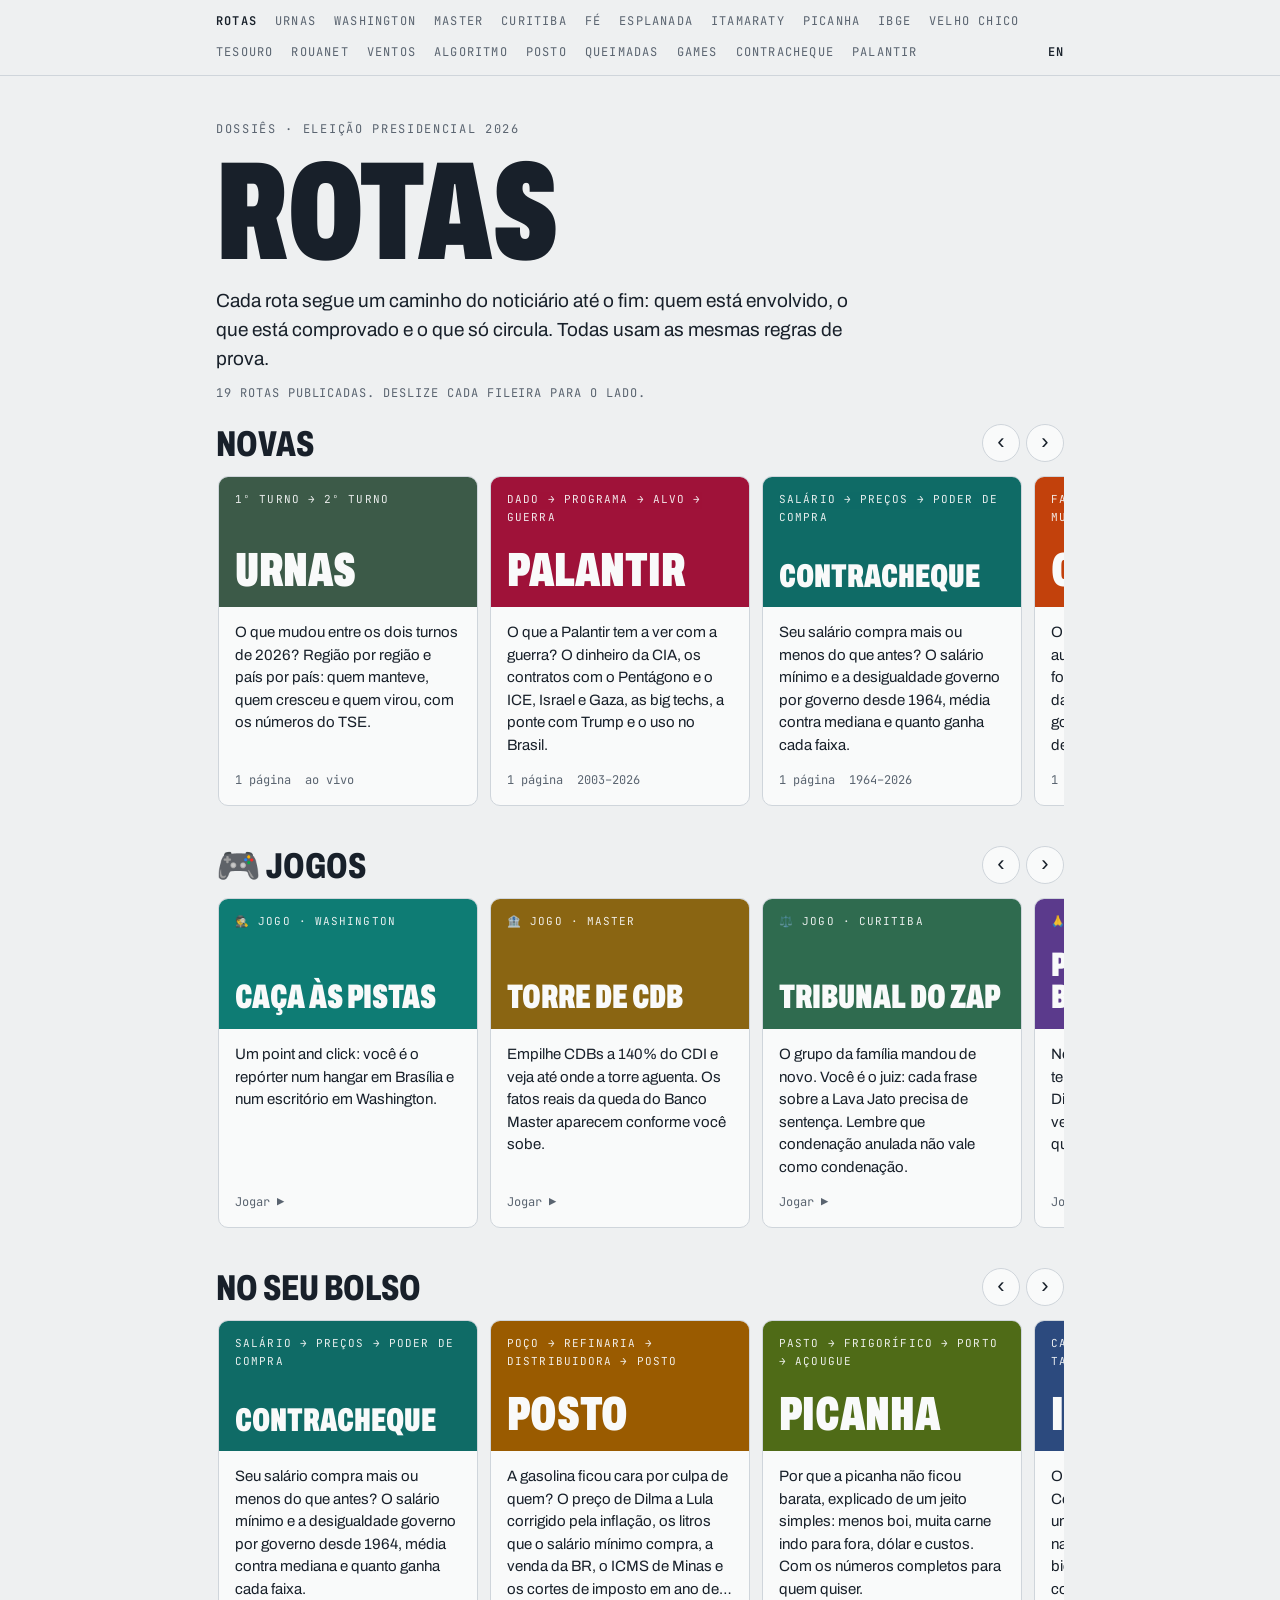
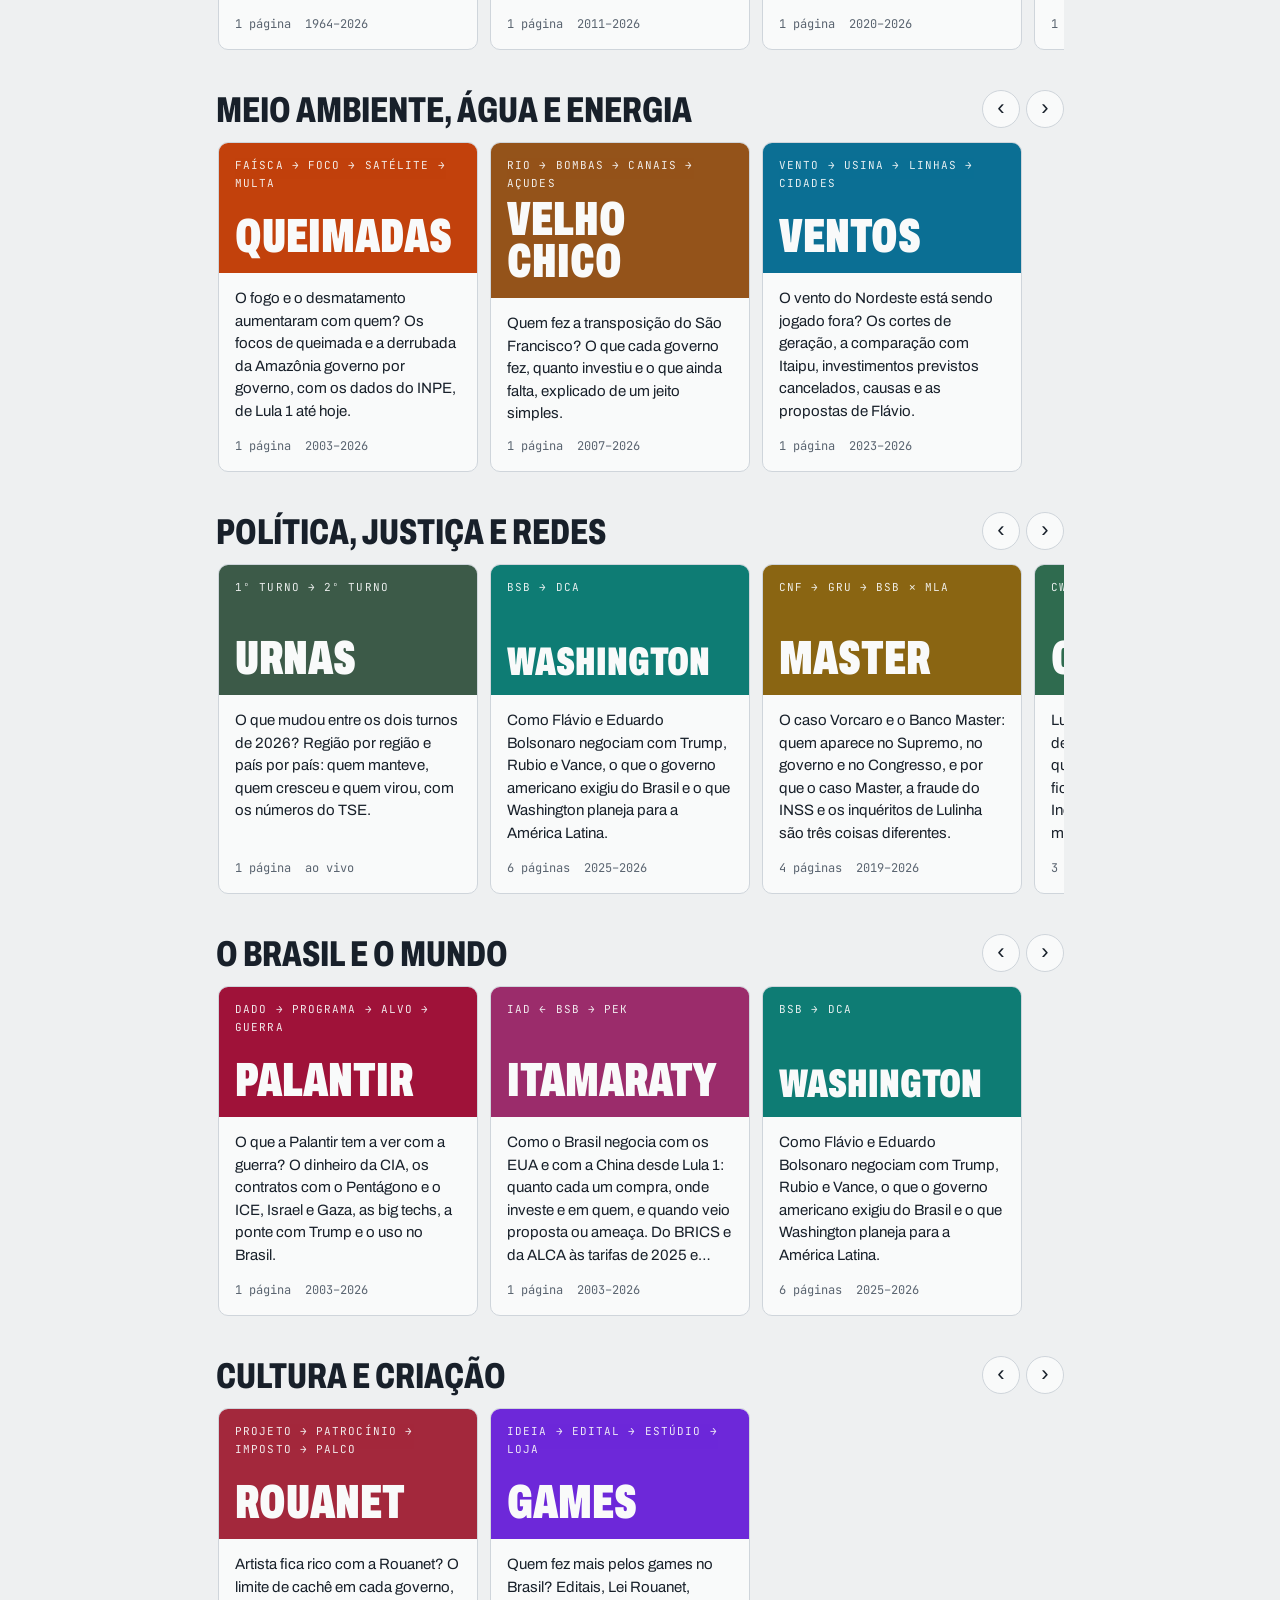
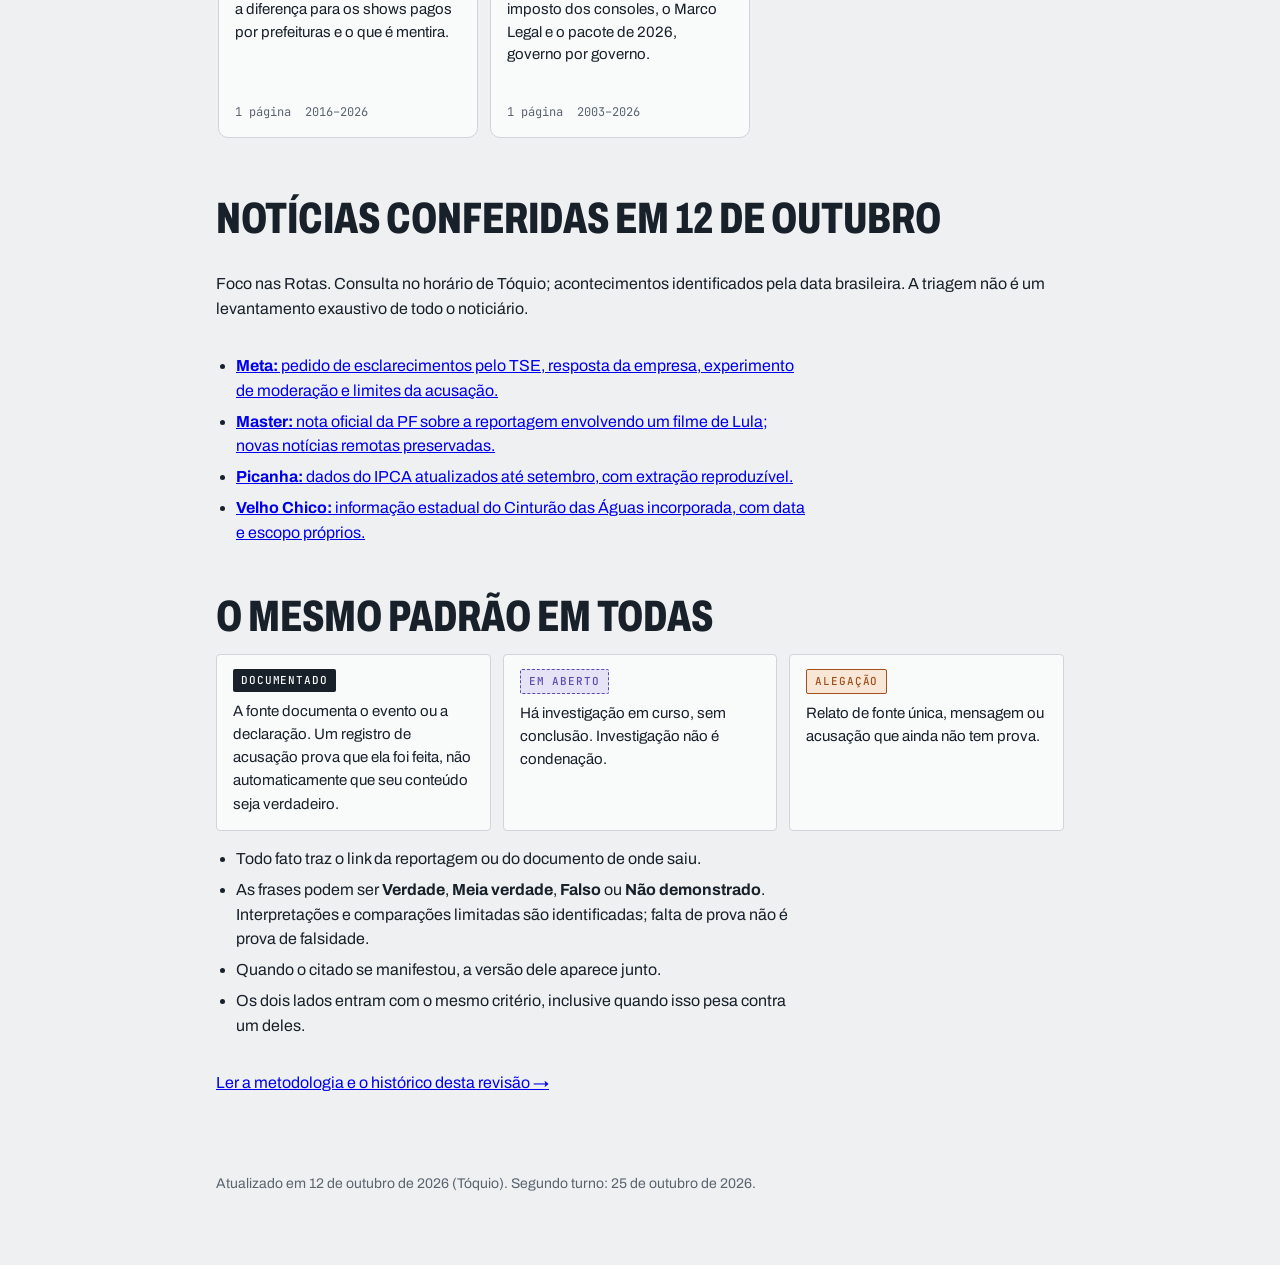
==== commit 0a40ecfe: "Rota das Urnas: comparativo 1º × 2º turno de 2026 (exterior parcial; Brasil a partir das 17h de Bras" ====
--- a/index.html
+++ b/index.html
@@ -70,7 +70,7 @@
 footer{padding-block:40px 56px;color:var(--muted);font-size:14px}
 </style>
 </head><body>
-<style>/* barra comum das Rotas */.rotas-bar .rb-lang{margin-left:auto;color:var(--accent);font-weight:600}.rotas-bar{border-bottom:1px solid var(--line);background:var(--bg);font-family:var(--mono);font-size:12px;letter-spacing:.1em;text-transform:uppercase}.rotas-bar>div{max-width:880px;margin:0 auto;padding:10px 16px;display:flex;flex-wrap:wrap;align-items:center;gap:6px 18px}.rotas-bar a{color:var(--muted);text-decoration:none;padding-block:2px;border-bottom:2px solid transparent}.rotas-bar a:hover{color:var(--ink)}.rotas-bar a[aria-current]{color:var(--ink);border-bottom-color:var(--accent)}.rotas-bar .rb-home{color:var(--accent);font-weight:600}.rotas-bar a:focus-visible{outline:3px solid var(--accent);outline-offset:2px}</style><nav class="rotas-bar" aria-label="Rotas"><div><a class="rb-home" href="https://fcarvalhodev.github.io/rotas/">Rotas</a><a href="https://fcarvalhodev.github.io/rota-washington/">Washington</a><a href="https://fcarvalhodev.github.io/rota-master/">Master</a><a href="https://fcarvalhodev.github.io/rota-curitiba/">Curitiba</a><a href="https://fcarvalhodev.github.io/rota-da-fe/">Fé</a><a href="https://fcarvalhodev.github.io/rota-esplanada/">Esplanada</a><a href="https://fcarvalhodev.github.io/rota-itamaraty/">Itamaraty</a><a href="https://fcarvalhodev.github.io/rota-da-picanha/">Picanha</a><a href="https://fcarvalhodev.github.io/rota-do-ibge/">IBGE</a><a href="https://fcarvalhodev.github.io/rota-velho-chico/">Velho Chico</a><a href="https://fcarvalhodev.github.io/rota-do-tesouro/">Tesouro</a><a href="https://fcarvalhodev.github.io/rota-rouanet/">Rouanet</a><a href="https://fcarvalhodev.github.io/rota-dos-ventos/">Ventos</a><a href="https://fcarvalhodev.github.io/rota-do-algoritmo/">Algoritmo</a><a href="https://fcarvalhodev.github.io/rota-do-posto/">Posto</a><a href="https://fcarvalhodev.github.io/rota-das-queimadas/">Queimadas</a><a href="https://fcarvalhodev.github.io/rota-dos-games/">Games</a><a href="https://fcarvalhodev.github.io/rota-do-contracheque/">Contracheque</a><a href="https://fcarvalhodev.github.io/rota-palantir/">Palantir</a><a class="rb-lang" href="en/" hreflang="en" lang="en">EN</a></div></nav>
+<style>/* barra comum das Rotas */.rotas-bar .rb-lang{margin-left:auto;color:var(--accent);font-weight:600}.rotas-bar{border-bottom:1px solid var(--line);background:var(--bg);font-family:var(--mono);font-size:12px;letter-spacing:.1em;text-transform:uppercase}.rotas-bar>div{max-width:880px;margin:0 auto;padding:10px 16px;display:flex;flex-wrap:wrap;align-items:center;gap:6px 18px}.rotas-bar a{color:var(--muted);text-decoration:none;padding-block:2px;border-bottom:2px solid transparent}.rotas-bar a:hover{color:var(--ink)}.rotas-bar a[aria-current]{color:var(--ink);border-bottom-color:var(--accent)}.rotas-bar .rb-home{color:var(--accent);font-weight:600}.rotas-bar a:focus-visible{outline:3px solid var(--accent);outline-offset:2px}</style><nav class="rotas-bar" aria-label="Rotas"><div><a class="rb-home" href="https://fcarvalhodev.github.io/rotas/">Rotas</a><a href="https://fcarvalhodev.github.io/rotas/urnas/">Urnas</a><a href="https://fcarvalhodev.github.io/rota-washington/">Washington</a><a href="https://fcarvalhodev.github.io/rota-master/">Master</a><a href="https://fcarvalhodev.github.io/rota-curitiba/">Curitiba</a><a href="https://fcarvalhodev.github.io/rota-da-fe/">Fé</a><a href="https://fcarvalhodev.github.io/rota-esplanada/">Esplanada</a><a href="https://fcarvalhodev.github.io/rota-itamaraty/">Itamaraty</a><a href="https://fcarvalhodev.github.io/rota-da-picanha/">Picanha</a><a href="https://fcarvalhodev.github.io/rota-do-ibge/">IBGE</a><a href="https://fcarvalhodev.github.io/rota-velho-chico/">Velho Chico</a><a href="https://fcarvalhodev.github.io/rota-do-tesouro/">Tesouro</a><a href="https://fcarvalhodev.github.io/rota-rouanet/">Rouanet</a><a href="https://fcarvalhodev.github.io/rota-dos-ventos/">Ventos</a><a href="https://fcarvalhodev.github.io/rota-do-algoritmo/">Algoritmo</a><a href="https://fcarvalhodev.github.io/rota-do-posto/">Posto</a><a href="https://fcarvalhodev.github.io/rota-das-queimadas/">Queimadas</a><a href="https://fcarvalhodev.github.io/rota-dos-games/">Games</a><a href="https://fcarvalhodev.github.io/rota-do-contracheque/">Contracheque</a><a href="https://fcarvalhodev.github.io/rota-palantir/">Palantir</a><a class="rb-lang" href="en/" hreflang="en" lang="en">EN</a></div></nav>
 
 
 <header class="wrap">
@@ -80,10 +80,11 @@
 </header>
 
 <main class="wrap">
-  <p class="count">18 rotas publicadas. Deslize cada fileira para o lado.</p>
+  <p class="count">19 rotas publicadas. Deslize cada fileira para o lado.</p>
   <section class="shelf" aria-labelledby="sh-novas">
     <div class="sh-head"><h2 id="sh-novas">Novas</h2><span class="arrows"><button type="button" class="ar" data-d="-1" aria-label="Voltar">‹</button><button type="button" class="ar" data-d="1" aria-label="Avançar">›</button></span></div>
     <div class="row" role="list">
+      <a class="card" style="--c:#3c5a48" href="https://fcarvalhodev.github.io/rotas/urnas/"><span class="band"><span class="code">1º turno → 2º turno</span><strong>Urnas</strong></span><span class="txt"><p>O que mudou entre os dois turnos de 2026? Região por região e país por país: quem manteve, quem cresceu e quem virou, com os números do TSE.</p><span class="meta"><span>1 página</span><span>ao vivo</span></span></span></a>
       <a class="card" style="--c:var(--r-palantir)" href="https://fcarvalhodev.github.io/rota-palantir/"><span class="band"><span class="code">Dado → programa → alvo → guerra</span><strong>Palantir</strong></span><span class="txt"><p>O que a Palantir tem a ver com a guerra? O dinheiro da CIA, os contratos com o Pentágono e o ICE, Israel e Gaza, as big techs, a ponte com Trump e o uso no Brasil.</p><span class="meta"><span>1 página</span><span>2003–2026</span></span></span></a>
       <a class="card" style="--c:var(--r-contracheque)" href="https://fcarvalhodev.github.io/rota-do-contracheque/"><span class="band"><span class="code">Salário → preços → poder de compra</span><strong style="font-size:33px">Contracheque</strong></span><span class="txt"><p>Seu salário compra mais ou menos do que antes? O salário mínimo e a desigualdade governo por governo desde 1964, média contra mediana e quanto ganha cada faixa.</p><span class="meta"><span>1 página</span><span>1964–2026</span></span></span></a>
       <a class="card" style="--c:var(--r-queimadas)" href="https://fcarvalhodev.github.io/rota-das-queimadas/"><span class="band"><span class="code">Faísca → foco → satélite → multa</span><strong>Queimadas</strong></span><span class="txt"><p>O fogo e o desmatamento aumentaram com quem? Os focos de queimada e a derrubada da Amazônia governo por governo, com os dados do INPE, de Lula 1 até hoje.</p><span class="meta"><span>1 página</span><span>2003–2026</span></span></span></a>
@@ -99,12 +100,12 @@
       <a class="card game" style="--c:var(--r-master)" href="https://fcarvalhodev.github.io/rota-master/jogo.html"><span class="band"><span class="code">🏦 Jogo · master</span><strong>Torre de CDB</strong></span><span class="txt"><p>Empilhe CDBs a 140% do CDI e veja até onde a torre aguenta. Os fatos reais da queda do Banco Master aparecem conforme você sobe.</p><span class="meta"><span>Jogar ▶</span></span></span></a>
       <a class="card game" style="--c:var(--r-curitiba)" href="https://fcarvalhodev.github.io/rota-curitiba/jogo.html"><span class="band"><span class="code">⚖️ Jogo · curitiba</span><strong>Tribunal do Zap</strong></span><span class="txt"><p>O grupo da família mandou de novo. Você é o juiz: cada frase sobre a Lava Jato precisa de sentença. Lembre que condenação anulada não vale como condenação.</p><span class="meta"><span>Jogar ▶</span></span></span></a>
       <a class="card game" style="--c:var(--r-fe)" href="https://fcarvalhodev.github.io/rota-da-fe/jogo.html"><span class="band"><span class="code">🙏 Jogo · da fe</span><strong>Profecia ou Boato?</strong></span><span class="txt"><p>No culto do zap, tem profecia e tem boato sobre religião e política. Discerna os espíritos: qual é verdade, qual é meia verdade e qual é falso testemunho?</p><span class="meta"><span>Jogar ▶</span></span></span></a>
-      <a class="card game" style="--c:var(--r-picanha)" href="https://fcarvalhodev.github.io/rota-da-picanha/jogo.html"><span class="band"><span class="code">🔪 Jogo · da picanha</span><strong>Açougue da Verdade</strong></span><span class="txt"><p>No balcão do açougue todo mundo tem uma teoria sobre o preço da picanha. Corte o boato do fato, sem deixar gordura.</p><span class="meta"><span>Jogar ▶</span></span></span></a>
-      <a class="card game" style="--c:var(--r-queimadas)" href="https://fcarvalhodev.github.io/rota-das-queimadas/jogo.html"><span class="band"><span class="code">🛰️ Jogo · das queimadas</span><strong>Plantão do Satélite</strong></span><span class="txt"><p>Você é o satélite do INPE. Primeiro, diga em que ano a Amazônia perdeu mais floresta. Depois, apague os boatos sobre o fogo.</p><span class="meta"><span>Jogar ▶</span></span></span></a>
+      <a class="card game" style="--c:var(--r-picanha)" href="https://fcarvalhodev.github.io/rota-da-picanha/jogo.html"><span class="band"><span class="code">🐄 Jogo · da picanha</span><strong>O Ciclo do Boi</strong></span><span class="txt"><p>Cuide de uma fazenda de 2022 a 2026 e decida quando vender as vacas. Prometer picanha barata não muda nada; o boi não ouve candidato.</p><span class="meta"><span>Jogar ▶</span></span></span></a>
+      <a class="card game" style="--c:var(--r-queimadas)" href="https://fcarvalhodev.github.io/rota-das-queimadas/jogo.html"><span class="band"><span class="code">🔥 Jogo · das queimadas</span><strong>Brigadista</strong></span><span class="txt"><p>Apague o fogo em sete anos reais, com a quantidade de focos que o INPE contou, enquanto governo e oposição trocam culpas.</p><span class="meta"><span>Jogar ▶</span></span></span></a>
       <a class="card game" style="--c:var(--r-algoritmo)" href="https://fcarvalhodev.github.io/rota-do-algoritmo/jogo.html"><span class="band"><span class="code">📱 Jogo · do algoritmo</span><strong>Você é o Algoritmo</strong></span><span class="txt"><p>Arraste os posts para cima ou para baixo, com um acionista cobrando tempo de tela. No fim, tente abrir o cofre com os dados que só a Meta tem.</p><span class="meta"><span>Jogar ▶</span></span></span></a>
       <a class="card game" style="--c:var(--r-contracheque)" href="https://fcarvalhodev.github.io/rota-do-contracheque/jogo.html"><span class="band"><span class="code">💸 Jogo · do contracheque</span><strong>Mais ou Menos?</strong></span><span class="txt"><p>Dois anos, um salário mínimo. Em qual deles o mínimo comprava mais? Depois, confira as frases sobre renda que circulam por aí.</p><span class="meta"><span>Jogar ▶</span></span></span></a>
       <a class="card game" style="--c:var(--r-ibge)" href="https://fcarvalhodev.github.io/rota-do-ibge/jogo.html"><span class="band"><span class="code">📋 Jogo · do ibge</span><strong>Entrevistador por um Dia</strong></span><span class="txt"><p>Você bate na porta com a prancheta do IBGE. Cada morador conta a sua semana. Classifique como manda a regra, que é a mesma desde 2012. Depois, confira os boatos sobre o desemprego.</p><span class="meta"><span>Jogar ▶</span></span></span></a>
-      <a class="card game" style="--c:var(--r-posto)" href="https://fcarvalhodev.github.io/rota-do-posto/jogo.html"><span class="band"><span class="code">⛽ Jogo · do posto</span><strong>Bomba ou Bombou?</strong></span><span class="txt"><p>Dois anos, um litro de gasolina. Em qual deles ela pesou mais no bolso, já descontada a inflação? Depois, abasteça de fatos contra os boatos do posto.</p><span class="meta"><span>Jogar ▶</span></span></span></a>
+      <a class="card game" style="--c:var(--r-posto)" href="https://fcarvalhodev.github.io/rota-do-posto/jogo.html"><span class="band"><span class="code">⛽ Jogo · do posto</span><strong>Baixa Esse Preço!</strong></span><span class="txt"><p>Você é o presidente a quatro meses da eleição. Tente baixar a gasolina e descubra em qual pedaço do litro você manda de verdade.</p><span class="meta"><span>Jogar ▶</span></span></span></a>
       <a class="card game" style="--c:var(--r-tesouro)" href="https://fcarvalhodev.github.io/rota-do-tesouro/jogo.html"><span class="band"><span class="code">🏦 Jogo · do tesouro</span><strong>Calote ou Boato?</strong></span><span class="txt"><p>Todo mundo tem uma opinião sobre a dívida do Brasil. Você é o gerente: separe o risco real da conversa de calote.</p><span class="meta"><span>Jogar ▶</span></span></span></a>
       <a class="card game" style="--c:var(--r-games)" href="https://fcarvalhodev.github.io/rota-dos-games/jogo.html"><span class="band"><span class="code">🎮 Jogo · dos games</span><strong>Game Over pro Boato</strong></span><span class="txt"><p>Cada fase traz uma frase sobre incentivo aos games no Brasil. Derrote o chefão do boato sem gastar todas as vidas.</p><span class="meta"><span>Jogar ▶</span></span></span></a>
       <a class="card game" style="--c:var(--r-ventos)" href="https://fcarvalhodev.github.io/rota-dos-ventos/jogo.html"><span class="band"><span class="code">🌬️ Jogo · dos ventos</span><strong>Vento ou Lorota?</strong></span><span class="txt"><p>O vento do Nordeste gera energia e também muita conversa. Sopre para longe o que é lorota.</p><span class="meta"><span>Jogar ▶</span></span></span></a>
@@ -112,7 +113,7 @@
       <a class="card game" style="--c:var(--r-itamaraty)" href="https://fcarvalhodev.github.io/rota-itamaraty/jogo.html"><span class="band"><span class="code">🌐 Jogo · itamaraty</span><strong>Tio Sam ou Tio Xi?</strong></span><span class="txt"><p>Na mesa de negociação, todo mundo jura que o Brasil virou colônia de alguém. Você é o diplomata: confira os números e os boatos sobre EUA e China.</p><span class="meta"><span>Jogar ▶</span></span></span></a>
       <a class="card game" style="--c:var(--r-palantir)" href="https://fcarvalhodev.github.io/rota-palantir/jogo.html"><span class="band"><span class="code">📌 Jogo · palantir</span><strong>Quadro do Detetive</strong></span><span class="txt"><p>Ligue os alfinetes com barbante vermelho. Ligação com prova aguenta; sem prova, arrebenta. Até o tio do grupo vai entender.</p><span class="meta"><span>Jogar ▶</span></span></span></a>
       <a class="card game" style="--c:var(--r-rouanet)" href="https://fcarvalhodev.github.io/rota-rouanet/jogo.html"><span class="band"><span class="code">🎤 Jogo · rouanet</span><strong>Cachê ou Cascata?</strong></span><span class="txt"><p>No camarim das redes, a Lei Rouanet paga mansão, iate e show de milhão. Ou não. Separe o cachê de verdade da cascata.</p><span class="meta"><span>Jogar ▶</span></span></span></a>
-      <a class="card game" style="--c:var(--r-velho-chico)" href="https://fcarvalhodev.github.io/rota-velho-chico/jogo.html"><span class="band"><span class="code">🌊 Jogo · velho chico</span><strong>A Água Chegou?</strong></span><span class="txt"><p>A transposição do São Francisco tem muitos pais e muita conversa. Navegue pelas frases e diga quais chegam ao destino.</p><span class="meta"><span>Jogar ▶</span></span></span></a>
+      <a class="card game" style="--c:var(--r-velho-chico)" href="https://fcarvalhodev.github.io/rota-velho-chico/jogo.html"><span class="band"><span class="code">✂️ Jogo · velho chico</span><strong>Corte a Fita</strong></span><span class="txt"><p>Gire os canais para levar a água do São Francisco ao sertão e entregue a tesoura da inauguração para quem fez cada parte.</p><span class="meta"><span>Jogar ▶</span></span></span></a>
     </div>
   </section>
   <section class="shelf" aria-labelledby="sh-bolso">
@@ -137,6 +138,7 @@
   <section class="shelf" aria-labelledby="sh-politica">
     <div class="sh-head"><h2 id="sh-politica">Política, Justiça e redes</h2><span class="arrows"><button type="button" class="ar" data-d="-1" aria-label="Voltar">‹</button><button type="button" class="ar" data-d="1" aria-label="Avançar">›</button></span></div>
     <div class="row" role="list">
+      <a class="card" style="--c:#3c5a48" href="https://fcarvalhodev.github.io/rotas/urnas/"><span class="band"><span class="code">1º turno → 2º turno</span><strong>Urnas</strong></span><span class="txt"><p>O que mudou entre os dois turnos de 2026? Região por região e país por país: quem manteve, quem cresceu e quem virou, com os números do TSE.</p><span class="meta"><span>1 página</span><span>ao vivo</span></span></span></a>
       <a class="card" style="--c:var(--r-washington)" href="https://fcarvalhodev.github.io/rota-washington/"><span class="band"><span class="code">BSB → DCA</span><strong class="long">Washington</strong></span><span class="txt"><p>Como Flávio e Eduardo Bolsonaro negociam com Trump, Rubio e Vance, o que o governo americano exigiu do Brasil e o que Washington planeja para a América Latina.</p><span class="meta"><span>6 páginas</span><span>2025–2026</span></span></span></a>
       <a class="card" style="--c:var(--r-master)" href="https://fcarvalhodev.github.io/rota-master/"><span class="band"><span class="code">CNF → GRU → BSB ✕ MLA</span><strong>Master</strong></span><span class="txt"><p>O caso Vorcaro e o Banco Master: quem aparece no Supremo, no governo e no Congresso, e por que o caso Master, a fraude do INSS e os inquéritos de Lulinha são três coisas diferentes.</p><span class="meta"><span>4 páginas</span><span>2019–2026</span></span></span></a>
       <a class="card" style="--c:var(--r-curitiba)" href="https://fcarvalhodev.github.io/rota-curitiba/"><span class="band"><span class="code">CWB → POA → CWB → BSB</span><strong>Curitiba</strong></span><span class="txt"><p>Lula e Lulinha na Lava Jato e depois dela: o que acusaram, o que a Justiça decidiu e o que ficou, processo por processo. Inclui o que pesa contra, com o mesmo critério.</p><span class="meta"><span>3 páginas</span><span>2012–2026</span></span></span></a>
